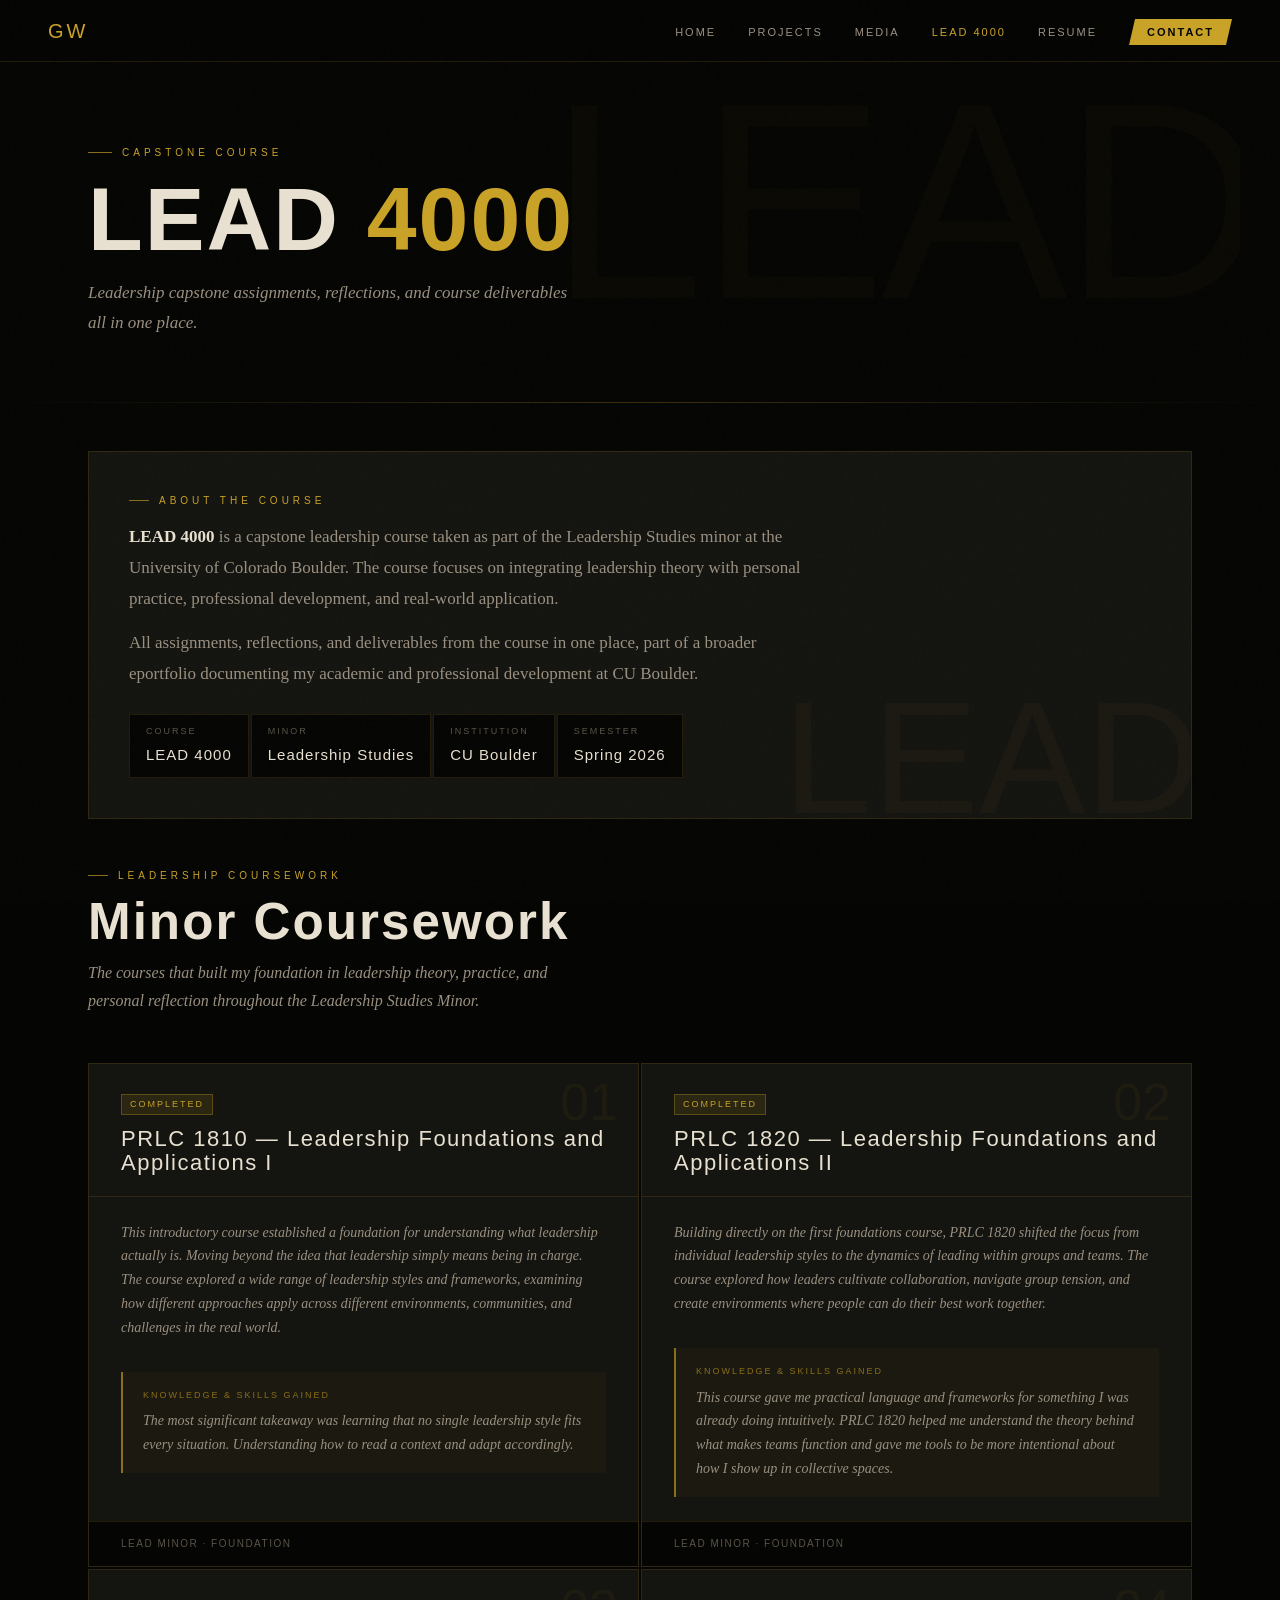
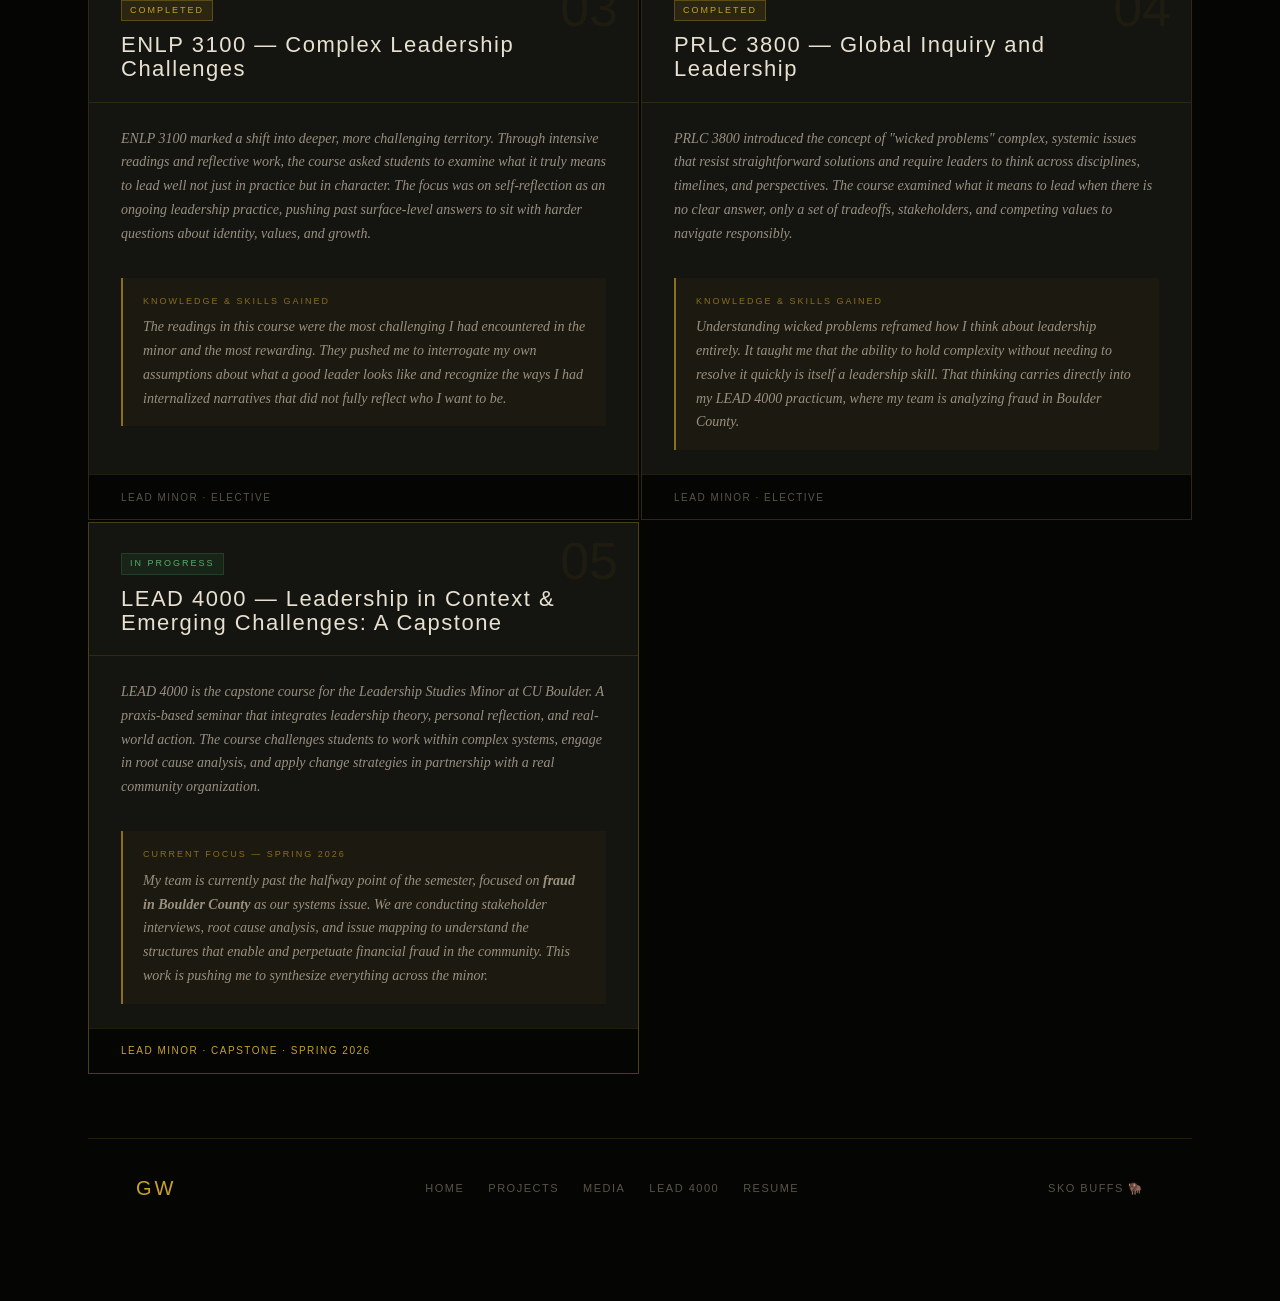
==== lead4000.html @ 8c366451 "added media, lead4000, projects, and resume sections" ====
<!DOCTYPE html>
<html lang="en">
<head>
  <meta charset="UTF-8" />
    <!-- Security meta tags -->
  <meta http-equiv="X-Content-Type-Options" content="nosniff" />
  <meta http-equiv="X-Frame-Options" content="SAMEORIGIN" />
  <meta name="referrer" content="strict-origin-when-cross-origin" />
  <meta http-equiv="Content-Security-Policy" content="default-src 'self'; script-src 'self' 'unsafe-inline' https://www.instagram.com; img-src 'self' https://img.youtube.com https://i.ytimg.com data: blob:; frame-src https://www.youtube.com; style-src 'self' 'unsafe-inline' https://fonts.googleapis.com; font-src https://fonts.gstatic.com; connect-src 'self';" />
  <meta name="viewport" content="width=device-width, initial-scale=1.0" />
  <title>LEAD 4000 — Gavin Walker</title>
  <link rel="stylesheet" href="style.css" />
  <style>
    .lead-intro {
      background: var(--mid);
      border: 1px solid var(--border);
      padding: 2.5rem;
      margin-bottom: 3rem;
      position: relative;
      overflow: hidden;
    }

    .lead-intro::before {
      content: 'LEAD';
      position: absolute;
      font-family: 'Bebas Neue', sans-serif;
      font-size: 160px;
      color: rgba(201,162,39,0.04);
      right: -10px;
      bottom: -20px;
      line-height: 1;
      pointer-events: none;
    }

    .lead-intro-body {
      font-family: 'Crimson Pro', serif;
      font-size: 17px;
      color: var(--text2);
      line-height: 1.85;
      max-width: 680px;
    }
    .lead-intro-body strong { color: var(--text); font-weight: 600; }

    .lead-meta {
      display: flex;
      gap: 2px;
      margin-top: 1.5rem;
      flex-wrap: wrap;
    }

    .lead-meta-item {
      background: var(--darker);
      border: 1px solid var(--border);
      padding: 0.6rem 1rem;
      display: flex;
      flex-direction: column;
      gap: 2px;
    }

    .lead-meta-label {
      font-size: 9px;
      letter-spacing: 2px;
      text-transform: uppercase;
      color: var(--text3);
    }

    .lead-meta-val {
      font-family: 'Bebas Neue', sans-serif;
      font-size: 15px;
      letter-spacing: 1px;
      color: var(--text);
    }

    /* ASSIGNMENT GRID */
    .assignments-grid {
      display: grid;
      grid-template-columns: 1fr 1fr;
      gap: 2px;
    }

    .assignment-card {
      background: var(--mid);
      border: 1px solid var(--border);
      display: flex;
      flex-direction: column;
      transition: border-color 0.25s;
      position: relative;
      overflow: hidden;
    }
    .assignment-card:hover { border-color: var(--border2); }

    .assignment-card::after {
      content: '';
      position: absolute;
      bottom: 0; left: 0;
      width: 0; height: 2px;
      background: var(--gold);
      transition: width 0.3s;
    }
    .assignment-card:hover::after { width: 100%; }

    .assignment-card.empty {
      border-style: dashed;
      opacity: 0.6;
    }

    .assignment-header {
      padding: 1.5rem 2rem 1.25rem;
      border-bottom: 1px solid var(--border);
      position: relative;
    }

    .a-num {
      font-family: 'Bebas Neue', sans-serif;
      font-size: 52px;
      color: rgba(201,162,39,0.06);
      position: absolute;
      top: 0.75rem; right: 1.25rem;
      line-height: 1;
    }

    .a-badge {
      display: inline-block;
      font-size: 9px;
      letter-spacing: 2px;
      text-transform: uppercase;
      padding: 2px 8px;
      border: 1px solid var(--border2);
      color: var(--gold-dim);
      background: rgba(201,162,39,0.06);
      margin-bottom: 0.75rem;
    }

    .a-badge.submitted {
      border-color: rgba(60,180,100,0.4);
      color: rgba(60,180,100,0.8);
      background: rgba(60,180,100,0.07);
    }

    .a-badge.pending {
      border-color: rgba(201,162,39,0.3);
      color: var(--gold-dim);
      background: rgba(201,162,39,0.05);
    }

    .a-title {
      font-family: 'Bebas Neue', sans-serif;
      font-size: 22px;
      letter-spacing: 1.5px;
      color: var(--text);
      line-height: 1.1;
    }

    .assignment-body {
      padding: 1.5rem 2rem;
      flex: 1;
      display: flex;
      flex-direction: column;
      gap: 1rem;
    }

    .a-desc {
      font-family: 'Crimson Pro', serif;
      font-size: 15px;
      color: var(--text2);
      line-height: 1.75;
    }

    .a-placeholder {
      font-family: 'DM Mono', monospace;
      font-size: 12px;
      color: var(--text3);
      padding: 1rem;
      background: var(--darker);
      border: 1px dashed var(--border);
      line-height: 1.6;
    }

    .a-reflection {
      background: rgba(201,162,39,0.04);
      border-left: 2px solid var(--gold-dim);
      padding: 1rem 1.25rem;
    }

    .a-reflection-label {
      font-size: 9px;
      letter-spacing: 2px;
      text-transform: uppercase;
      color: var(--gold-dim);
      margin-bottom: 0.4rem;
    }

    .a-reflection-text {
      font-family: 'Crimson Pro', serif;
      font-size: 14px;
      font-style: italic;
      color: var(--text2);
      line-height: 1.7;
    }

    .assignment-footer {
      padding: 0.85rem 2rem;
      border-top: 1px solid var(--border);
      background: var(--darker);
      display: flex;
      gap: 1.5rem;
      align-items: center;
    }

    .a-link {
      font-size: 10px;
      letter-spacing: 1.5px;
      text-transform: uppercase;
      color: var(--text3);
      text-decoration: none;
      transition: color 0.2s;
    }
    .a-link:hover { color: var(--gold); }

    /* REFLECTION SECTION */
    .reflection-section {
      background: var(--dark);
      border-top: 1px solid var(--border);
    }

    .reflection-card {
      background: var(--mid);
      border: 1px solid var(--border);
      padding: 2.5rem;
      position: relative;
      overflow: hidden;
    }

    .reflection-card::before {
      content: '"';
      position: absolute;
      font-family: 'Bebas Neue', sans-serif;
      font-size: 200px;
      color: rgba(201,162,39,0.04);
      top: -20px;
      left: 10px;
      line-height: 1;
      pointer-events: none;
    }

    .reflection-text {
      font-family: 'Crimson Pro', serif;
      font-size: 18px;
      font-style: italic;
      color: var(--text2);
      line-height: 1.85;
      position: relative;
      z-index: 1;
    }
    .reflection-text strong { color: var(--text); font-style: normal; }

    @media (max-width: 900px) {
      .assignments-grid { grid-template-columns: 1fr; }
    }
  </style>
</head>
<body>

  <nav>
    <a class="nav-logo" href="index.html">GW</a>
    <ul class="nav-links">
      <li><a href="index.html">Home</a></li>
      <li><a href="projects.html" class="hide-mobile">Projects</a></li>
      <li><a href="media.html">Media</a></li>
      <li><a href="lead4000.html" class="active">LEAD 4000</a></li>
      <li><a href="resume.html">Resume</a></li>
      <li><a href="index.html#contact" class="nav-cta">Contact</a></li>
    </ul>
  </nav>

  <div class="page-header">
    <div class="page-header-bg">LEAD</div>
    <div class="page-eyebrow">Capstone Course</div>
    <h1 class="page-title">LEAD <span>4000</span></h1>
    <p class="page-sub">Leadership capstone assignments, reflections, and course deliverables all in one place.</p>
  </div>

  <div class="gold-rule"></div>

  <section class="section" style="padding-top: 3rem;">

    <!-- COURSE INTRO -->
    <div class="lead-intro reveal">
      <div class="section-eyebrow" style="margin-bottom:0.75rem;">About the Course</div>
      <div class="lead-intro-body">
        <p><strong>LEAD 4000</strong> is a capstone leadership course taken as part of the Leadership Studies minor at the University of Colorado Boulder. The course focuses on integrating leadership theory with personal practice, professional development, and real-world application.</p>
        <p style="margin-top:0.75rem;">All assignments, reflections, and deliverables from the course in one place, part of a broader eportfolio documenting my academic and professional development at CU Boulder.</p>
      </div>
      <div class="lead-meta">
        <div class="lead-meta-item">
          <span class="lead-meta-label">Course</span>
          <span class="lead-meta-val">LEAD 4000</span>
        </div>
        <div class="lead-meta-item">
          <span class="lead-meta-label">Minor</span>
          <span class="lead-meta-val">Leadership Studies</span>
        </div>
        <div class="lead-meta-item">
          <span class="lead-meta-label">Institution</span>
          <span class="lead-meta-val">CU Boulder</span>
        </div>
        <div class="lead-meta-item">
          <span class="lead-meta-label">Semester</span>
          <span class="lead-meta-val">Spring 2026</span>
        </div>
      </div>
    </div>

    <!-- LEADERSHIP COURSEWORK -->
    <div class="section-eyebrow reveal" style="margin-bottom:0.75rem; margin-top:3rem;">Leadership Coursework</div>
    <h2 class="reveal">Minor Coursework</h2>
    <p class="section-intro reveal">The courses that built my foundation in leadership theory, practice, and personal reflection throughout the Leadership Studies Minor.</p>

    <div class="assignments-grid" style="margin-bottom:4rem;">

      <!-- PRLC 1810 -->
      <div class="assignment-card reveal">
        <div class="assignment-header">
          <div class="a-num">01</div>
          <div class="a-badge" style="background:rgba(201,162,39,0.12);color:var(--gold);border-color:var(--border2);">Completed</div>
          <div class="a-title">PRLC 1810 — Leadership Foundations and Applications I</div>
        </div>
        <div class="assignment-body">
          <p class="a-reflection-text" style="margin-bottom:1rem;">
            This introductory course established a foundation for understanding what leadership actually is. Moving beyond the idea that leadership simply means being in charge. The course explored a wide range of leadership styles and frameworks, examining how different approaches apply across different environments, communities, and challenges in the real world.
          </p>
          <div class="a-reflection">
            <div class="a-reflection-label">Knowledge & Skills Gained</div>
            <p class="a-reflection-text">
              The most significant takeaway was learning that no single leadership style fits every situation. Understanding how to read a context and adapt accordingly.
            </p>
          </div>
        </div>
        <div class="assignment-footer">
          <span class="a-link" style="cursor:default;color:var(--text3);">LEAD Minor · Foundation</span>
        </div>
      </div>

      <!-- PRLC 1820 -->
      <div class="assignment-card reveal reveal-d1">
        <div class="assignment-header">
          <div class="a-num">02</div>
          <div class="a-badge" style="background:rgba(201,162,39,0.12);color:var(--gold);border-color:var(--border2);">Completed</div>
          <div class="a-title">PRLC 1820 — Leadership Foundations and Applications II</div>
        </div>
        <div class="assignment-body">
          <p class="a-reflection-text" style="margin-bottom:1rem;">
            Building directly on the first foundations course, PRLC 1820 shifted the focus from individual leadership styles to the dynamics of leading within groups and teams. The course explored how leaders cultivate collaboration, navigate group tension, and create environments where people can do their best work together.
          </p>
          <div class="a-reflection">
            <div class="a-reflection-label">Knowledge & Skills Gained</div>
            <p class="a-reflection-text">
              This course gave me practical language and frameworks for something I was already doing intuitively. PRLC 1820 helped me understand the theory behind what makes teams function and gave me tools to be more intentional about how I show up in collective spaces.
            </p>
          </div>
        </div>
        <div class="assignment-footer">
          <span class="a-link" style="cursor:default;color:var(--text3);">LEAD Minor · Foundation</span>
        </div>
      </div>

      <!-- ENLP 3100 -->
      <div class="assignment-card reveal">
        <div class="assignment-header">
          <div class="a-num">03</div>
          <div class="a-badge" style="background:rgba(201,162,39,0.12);color:var(--gold);border-color:var(--border2);">Completed</div>
          <div class="a-title">ENLP 3100 — Complex Leadership Challenges</div>
        </div>
        <div class="assignment-body">
          <p class="a-reflection-text" style="margin-bottom:1rem;">
            ENLP 3100 marked a shift into deeper, more challenging territory. Through intensive readings and reflective work, the course asked students to examine what it truly means to lead well not just in practice but in character. The focus was on self-reflection as an ongoing leadership practice, pushing past surface-level answers to sit with harder questions about identity, values, and growth.
          </p>
          <div class="a-reflection">
            <div class="a-reflection-label">Knowledge & Skills Gained</div>
            <p class="a-reflection-text">
              The readings in this course were the most challenging I had encountered in the minor and the most rewarding. They pushed me to interrogate my own assumptions about what a good leader looks like and recognize the ways I had internalized narratives that did not fully reflect who I want to be.
            </p>
          </div>
        </div>
        <div class="assignment-footer">
          <span class="a-link" style="cursor:default;color:var(--text3);">LEAD Minor · Elective</span>
        </div>
      </div>

      <!-- PRLC 3800 -->
      <div class="assignment-card reveal reveal-d1">
        <div class="assignment-header">
          <div class="a-num">04</div>
          <div class="a-badge" style="background:rgba(201,162,39,0.12);color:var(--gold);border-color:var(--border2);">Completed</div>
          <div class="a-title">PRLC 3800 — Global Inquiry and Leadership</div>
        </div>
        <div class="assignment-body">
          <p class="a-reflection-text" style="margin-bottom:1rem;">
            PRLC 3800 introduced the concept of "wicked problems" complex, systemic issues that resist straightforward solutions and require leaders to think across disciplines, timelines, and perspectives. The course examined what it means to lead when there is no clear answer, only a set of tradeoffs, stakeholders, and competing values to navigate responsibly.
          </p>
          <div class="a-reflection">
            <div class="a-reflection-label">Knowledge & Skills Gained</div>
            <p class="a-reflection-text">
              Understanding wicked problems reframed how I think about leadership entirely. It taught me that the ability to hold complexity without needing to resolve it quickly is itself a leadership skill. That thinking carries directly into my LEAD 4000 practicum, where my team is analyzing fraud in Boulder County.
            </p>
          </div>
        </div>
        <div class="assignment-footer">
          <span class="a-link" style="cursor:default;color:var(--text3);">LEAD Minor · Elective</span>
        </div>
      </div>

      <!-- LEAD 4000 -->
      <div class="assignment-card reveal" style="border-color:rgba(201,162,39,0.3);">
        <div class="assignment-header">
          <div class="a-num">05</div>
          <div class="a-badge" style="background:rgba(58,125,68,0.15);color:#5aaa6a;border-color:rgba(58,125,68,0.3);">In Progress</div>
          <div class="a-title">LEAD 4000 — Leadership in Context & Emerging Challenges: A Capstone</div>
        </div>
        <div class="assignment-body">
          <p class="a-reflection-text" style="margin-bottom:1rem;">
            LEAD 4000 is the capstone course for the Leadership Studies Minor at CU Boulder. A praxis-based seminar that integrates leadership theory, personal reflection, and real-world action. The course challenges students to work within complex systems, engage in root cause analysis, and apply change strategies in partnership with a real community organization.
          </p>
          <div class="a-reflection">
            <div class="a-reflection-label">Current Focus — Spring 2026</div>
            <p class="a-reflection-text">
              My team is currently past the halfway point of the semester, focused on <strong>fraud in Boulder County</strong> as our systems issue. We are conducting stakeholder interviews, root cause analysis, and issue mapping to understand the structures that enable and perpetuate financial fraud in the community. This work is pushing me to synthesize everything across the minor.
            </p>
          </div>
        </div>
        <div class="assignment-footer">
          <span class="a-link" style="cursor:default;color:var(--gold);">LEAD Minor · Capstone · Spring 2026</span>
        </div>
      </div>

    </div>

    <!-- ASSIGNMENTS 
    <div class="section-eyebrow reveal" style="margin-bottom:0.75rem;">Assignments</div>
    <h2 class="reveal">Course Deliverables</h2>
    <p class="section-intro reveal">LEAD 4000 assignments and reflections added as the semester progresses.</p>

    <div class="assignments-grid">-->

      <!-- Assignment 1 
      <div class="assignment-card reveal">
        <div class="assignment-header">
          <div class="a-num">01</div>
          <div class="a-badge pending">Pending</div>
          <div class="a-title">Assignment 1 Title</div>
        </div>
        <div class="assignment-body">
          <div class="a-placeholder">
            Replace this with your actual assignment title and description. Add the assignment prompt, what you submitted, and any key takeaways from completing it.
          </div>
          <div class="a-reflection">
            <div class="a-reflection-label">Reflection</div>
            <p class="a-reflection-text">What did this assignment teach you about yourself as a leader? Add your reflection here once completed.</p>
          </div>
        </div>
        <div class="assignment-footer">
          <a href="#" class="a-link">View Submission →</a>
        </div>
      </div>-->

      <!-- Assignment 2 
      <div class="assignment-card reveal reveal-d1">
        <div class="assignment-header">
          <div class="a-num">02</div>
          <div class="a-badge pending">Pending</div>
          <div class="a-title">Assignment 2 Title</div>
        </div>
        <div class="assignment-body">
          <div class="a-placeholder">
            Replace this with your actual assignment title and description. Add the assignment prompt, what you submitted, and any key takeaways from completing it.
          </div>
          <div class="a-reflection">
            <div class="a-reflection-label">Reflection</div>
            <p class="a-reflection-text">What did this assignment teach you about yourself as a leader? Add your reflection here once completed.</p>
          </div>
        </div>
        <div class="assignment-footer">
          <a href="#" class="a-link">View Submission →</a>
        </div>
      </div>-->

      <!-- Assignment 3 
      <div class="assignment-card reveal reveal-d2">
        <div class="assignment-header">
          <div class="a-num">03</div>
          <div class="a-badge pending">Pending</div>
          <div class="a-title">Assignment 3 Title</div>
        </div>
        <div class="assignment-body">
          <div class="a-placeholder">
            Replace this with your actual assignment title and description. Add the assignment prompt, what you submitted, and any key takeaways from completing it.
          </div>
          <div class="a-reflection">
            <div class="a-reflection-label">Reflection</div>
            <p class="a-reflection-text">What did this assignment teach you about yourself as a leader? Add your reflection here once completed.</p>
          </div>
        </div>
        <div class="assignment-footer">
          <a href="#" class="a-link">View Submission →</a>
        </div>
      </div>-->

      <!-- Assignment 4 
      <div class="assignment-card reveal reveal-d3">
        <div class="assignment-header">
          <div class="a-num">04</div>
          <div class="a-badge pending">Pending</div>
          <div class="a-title">Assignment 4 Title</div>
        </div>
        <div class="assignment-body">
          <div class="a-placeholder">
            Replace this with your actual assignment title and description. Add the assignment prompt, what you submitted, and any key takeaways from completing it.
          </div>
          <div class="a-reflection">
            <div class="a-reflection-label">Reflection</div>
            <p class="a-reflection-text">What did this assignment teach you about yourself as a leader? Add your reflection here once completed.</p>
          </div>
        </div>
        <div class="assignment-footer">
          <a href="#" class="a-link">View Submission →</a>
        </div>
      </div> -->

      <!-- Assignment 5 
      <div class="assignment-card reveal">
        <div class="assignment-header">
          <div class="a-num">05</div>
          <div class="a-badge pending">Pending</div>
          <div class="a-title">Assignment 5 Title</div>
        </div>
        <div class="assignment-body">
          <div class="a-placeholder">
            Replace this with your actual assignment title and description. Add the assignment prompt, what you submitted, and any key takeaways from completing it.
          </div>
          <div class="a-reflection">
            <div class="a-reflection-label">Reflection</div>
            <p class="a-reflection-text">What did this assignment teach you about yourself as a leader? Add your reflection here once completed.</p>
          </div>
        </div>
        <div class="assignment-footer">
          <a href="#" class="a-link">View Submission →</a>
        </div>
      </div>-->

      <!-- Add More Placeholder 
      <div class="assignment-card empty reveal reveal-d1">
        <div class="assignment-header">
          <div class="a-num">+</div>
          <div class="a-badge pending">Coming Soon</div>
          <div class="a-title">Future Assignment</div>
        </div>
        <div class="assignment-body">
          <div class="a-placeholder">
            Duplicate any assignment card above and update the number, title, description, and reflection to add more assignments as the semester progresses.
          </div>
        </div>
        <div class="assignment-footer">
          <span class="a-link" style="cursor: default;">Not Yet Assigned</span>
        </div>
      </div>

    </div>
  </section>-->

  <!-- CAPSTONE REFLECTION 
  <section class="reflection-section">
    <div class="section">
      <div class="section-eyebrow reveal">Capstone Reflection</div>
      <h2 class="reveal">Overall Takeaways</h2>
      <p class="section-intro reveal">How LEAD 4000 connects to your broader development as a leader and professional.</p>
      <div class="reflection-card reveal">
        <p class="reflection-text">
          <strong>Replace this section</strong> with your overall capstone reflection once the course is underway. What has the LEAD 4000 experience taught you about yourself as a leader? How do the concepts from this course connect to your work as a CS student, Resident Assistant, SAAC VP, and intern? What are you taking into your next chapter?
          <br><br>
          This is a great place to tie everything together — your technical work, your leadership roles, and the lessons from this capstone — into a cohesive narrative about who you are and where you're going.
        </p>
      </div>
    </div>
  </section>-->

  <footer>
    <span class="footer-logo">GW</span>
    <div class="footer-links">
      <a href="index.html">Home</a>
      <a href="projects.html">Projects</a>
      <a href="media.html">Media</a>
      <a href="lead4000.html">LEAD 4000</a>
      <a href="resume.html">Resume</a>
    </div>
    <span class="footer-text">SKO Buffs 🦬</span>
  </footer>

  <script>
    const observer = new IntersectionObserver((entries) => {
      entries.forEach(e => { if (e.isIntersecting) e.target.classList.add('visible'); });
    }, { threshold: 0.08 });
    document.querySelectorAll('.reveal').forEach(el => observer.observe(el));
  </script>
</body>
</html>
---- style.css ----
/* ── SHARED STYLES ── */
@import url('https://fonts.googleapis.com/css2?family=Bebas+Neue&family=Crimson+Pro:ital,wght@0,400;0,600;1,400;1,600&family=DM+Mono:wght@400;500&family=Inter:wght@300;400;500;600&display=swap');

:root {
  --gold:       #C9A227;
  --gold-light: #F0C040;
  --gold-dim:   #8A6E1A;
  --dark:       #0A0A08;
  --darker:     #050503;
  --mid:        #141410;
  --surface:    #1C1C18;
  --border:     rgba(201,162,39,0.15);
  --border2:    rgba(201,162,39,0.3);
  --text:       #E8E0D0;
  --text2:      #9A9080;
  --text3:      #5A5448;
}

*, *::before, *::after { box-sizing: border-box; margin: 0; padding: 0; }
html { scroll-behavior: smooth; }

body {
  background: var(--darker);
  color: var(--text);
  font-family: 'Inter', sans-serif;
  font-size: 16px;
  line-height: 1.7;
  overflow-x: hidden;
}
body {
cursor: url('images/horns-svgrepo-com.svg'), auto;}

body::before {
  content: '';
  position: fixed;
  inset: 0;
  background-image: url("data:image/svg+xml,%3Csvg viewBox='0 0 256 256' xmlns='http://www.w3.org/2000/svg'%3E%3Cfilter id='n'%3E%3CfeTurbulence type='fractalNoise' baseFrequency='0.9' numOctaves='4' stitchTiles='stitch'/%3E%3C/filter%3E%3Crect width='100%25' height='100%25' filter='url(%23n)' opacity='0.04'/%3E%3C/svg%3E");
  pointer-events: none;
  z-index: 9999;
  opacity: 0.4;
}

::-webkit-scrollbar { width: 3px; }
::-webkit-scrollbar-track { background: var(--dark); }
::-webkit-scrollbar-thumb { background: var(--gold-dim); }

/* NAV */
nav {
  position: fixed;
  top: 0; left: 0; right: 0;
  z-index: 200;
  display: flex;
  align-items: center;
  justify-content: space-between;
  padding: 0 3rem;
  height: 62px;
  background: rgba(5,5,3,0.92);
  backdrop-filter: blur(16px);
  border-bottom: 1px solid var(--border);
}

.nav-logo {
  font-family: 'Bebas Neue', sans-serif;
  font-size: 20px;
  letter-spacing: 3px;
  color: var(--gold);
  text-decoration: none;
}

.nav-links { display: flex; gap: 2rem; list-style: none; align-items: center; }

.nav-links a {
  font-size: 11px;
  letter-spacing: 2px;
  text-transform: uppercase;
  color: var(--text2);
  text-decoration: none;
  transition: color 0.2s;
}
.nav-links a:hover, .nav-links a.active { color: var(--gold); }

.nav-cta {
  font-size: 11px !important;
  font-weight: 600;
  letter-spacing: 2px;
  padding: 7px 18px !important;
  background: var(--gold);
  color: var(--darker) !important;
  clip-path: polygon(6px 0%, 100% 0%, calc(100% - 6px) 100%, 0% 100%);
  transition: background 0.2s !important;
}
.nav-cta:hover { background: var(--gold-light) !important; color: var(--darker) !important; }

/* PAGE HEADER */
.page-header {
  padding: 9rem 3rem 4rem;
  max-width: 1200px;
  margin: 0 auto;
  position: relative;
  overflow: hidden;
}

.page-header-bg {
  position: absolute;
  font-family: 'Bebas Neue', sans-serif;
  font-size: 280px;
  color: rgba(201,162,39,0.025);
  top: 50%;
  right: -20px;
  transform: translateY(-50%);
  line-height: 1;
  pointer-events: none;
  letter-spacing: -5px;
}

.page-eyebrow {
  font-size: 10px;
  letter-spacing: 4px;
  text-transform: uppercase;
  color: var(--gold);
  margin-bottom: 1rem;
  display: flex;
  align-items: center;
  gap: 10px;
}
.page-eyebrow::before { content: ''; width: 24px; height: 1px; background: var(--gold-dim); }

.page-title {
  font-family: 'Bebas Neue', sans-serif;
  font-size: clamp(52px, 7vw, 96px);
  letter-spacing: 2px;
  line-height: 0.95;
  margin-bottom: 1rem;
  color: var(--text);
}

.page-title span { color: var(--gold); }

.page-sub {
  font-family: 'Crimson Pro', serif;
  font-size: 17px;
  font-style: italic;
  color: var(--text2);
  max-width: 500px;
  line-height: 1.75;
}

/* GOLD RULE */
.gold-rule {
  width: 100%;
  height: 1px;
  background: linear-gradient(to right, transparent, var(--gold-dim), transparent);
  opacity: 0.4;
}

/* SECTION */
.section { padding: 4rem 3rem; max-width: 1200px; margin: 0 auto; }

.section-eyebrow {
  font-size: 10px;
  letter-spacing: 4px;
  text-transform: uppercase;
  color: var(--gold);
  margin-bottom: 0.75rem;
  display: flex;
  align-items: center;
  gap: 10px;
}
.section-eyebrow::before { content: ''; width: 20px; height: 1px; background: var(--gold-dim); }

h2 {
  font-family: 'Bebas Neue', sans-serif;
  font-size: clamp(36px, 4vw, 56px);
  letter-spacing: 2px;
  line-height: 1;
  margin-bottom: 0.75rem;
}

.section-intro {
  font-family: 'Crimson Pro', serif;
  font-size: 16px;
  font-style: italic;
  color: var(--text2);
  max-width: 500px;
  margin-bottom: 3rem;
  line-height: 1.75;
}

/* BUTTONS */
.btn-gold {
  font-family: 'Inter', sans-serif;
  font-size: 11px;
  font-weight: 600;
  letter-spacing: 2.5px;
  text-transform: uppercase;
  padding: 13px 30px;
  background: var(--gold);
  color: var(--darker);
  text-decoration: none;
  border: none;
  cursor: pointer;
  transition: all 0.2s;
  clip-path: polygon(8px 0%, 100% 0%, calc(100% - 8px) 100%, 0% 100%);
  display: inline-block;
}
.btn-gold:hover { background: var(--gold-light); transform: translateY(-2px); }

.btn-outline {
  font-family: 'Inter', sans-serif;
  font-size: 11px;
  font-weight: 500;
  letter-spacing: 2px;
  text-transform: uppercase;
  padding: 12px 28px;
  background: transparent;
  color: var(--text2);
  border: 1px solid var(--border2);
  text-decoration: none;
  cursor: pointer;
  transition: all 0.2s;
  display: inline-block;
}
.btn-outline:hover { border-color: var(--gold); color: var(--gold); }

/* TAGS */
.tag {
  font-family: 'DM Mono', monospace;
  font-size: 11px;
  padding: 3px 10px;
  background: var(--mid);
  border: 1px solid rgba(255,255,255,0.06);
  color: var(--text2);
}
.tag-gold {
  background: rgba(201,162,39,0.08);
  border-color: rgba(201,162,39,0.25);
  color: var(--gold-dim);
}

/* FOOTER */
footer {
  background: var(--darker);
  border-top: 1px solid var(--border);
  padding: 2rem 3rem;
  display: flex;
  align-items: center;
  justify-content: space-between;
  margin-top: 4rem;
}

.footer-logo {
  font-family: 'Bebas Neue', sans-serif;
  font-size: 20px;
  letter-spacing: 3px;
  color: var(--gold);
}

.footer-links { display: flex; gap: 1.5rem; }
.footer-links a {
  font-size: 11px;
  letter-spacing: 1.5px;
  text-transform: uppercase;
  color: var(--text3);
  text-decoration: none;
  transition: color 0.2s;
}
.footer-links a:hover { color: var(--gold); }

.footer-text {
  font-size: 11px;
  letter-spacing: 1.5px;
  text-transform: uppercase;
  color: var(--text3);
}

/* REVEAL ANIMATION */
.reveal {
  opacity: 0;
  transform: translateY(28px);
  transition: opacity 0.7s ease, transform 0.7s ease;
}
.reveal.visible { opacity: 1; transform: translateY(0); }
.reveal-d1 { transition-delay: 0.1s; }
.reveal-d2 { transition-delay: 0.2s; }
.reveal-d3 { transition-delay: 0.3s; }

/* RESPONSIVE */
@media (max-width: 900px) {
  nav { padding: 0 1.5rem; }
  .nav-links { gap: 1rem; }
  .nav-links .hide-mobile { display: none; }
  .section { padding: 3rem 1.5rem; }
  .page-header { padding: 8rem 1.5rem 3rem; }
  footer { flex-direction: column; gap: 1rem; padding: 2rem 1.5rem; text-align: center; }
}
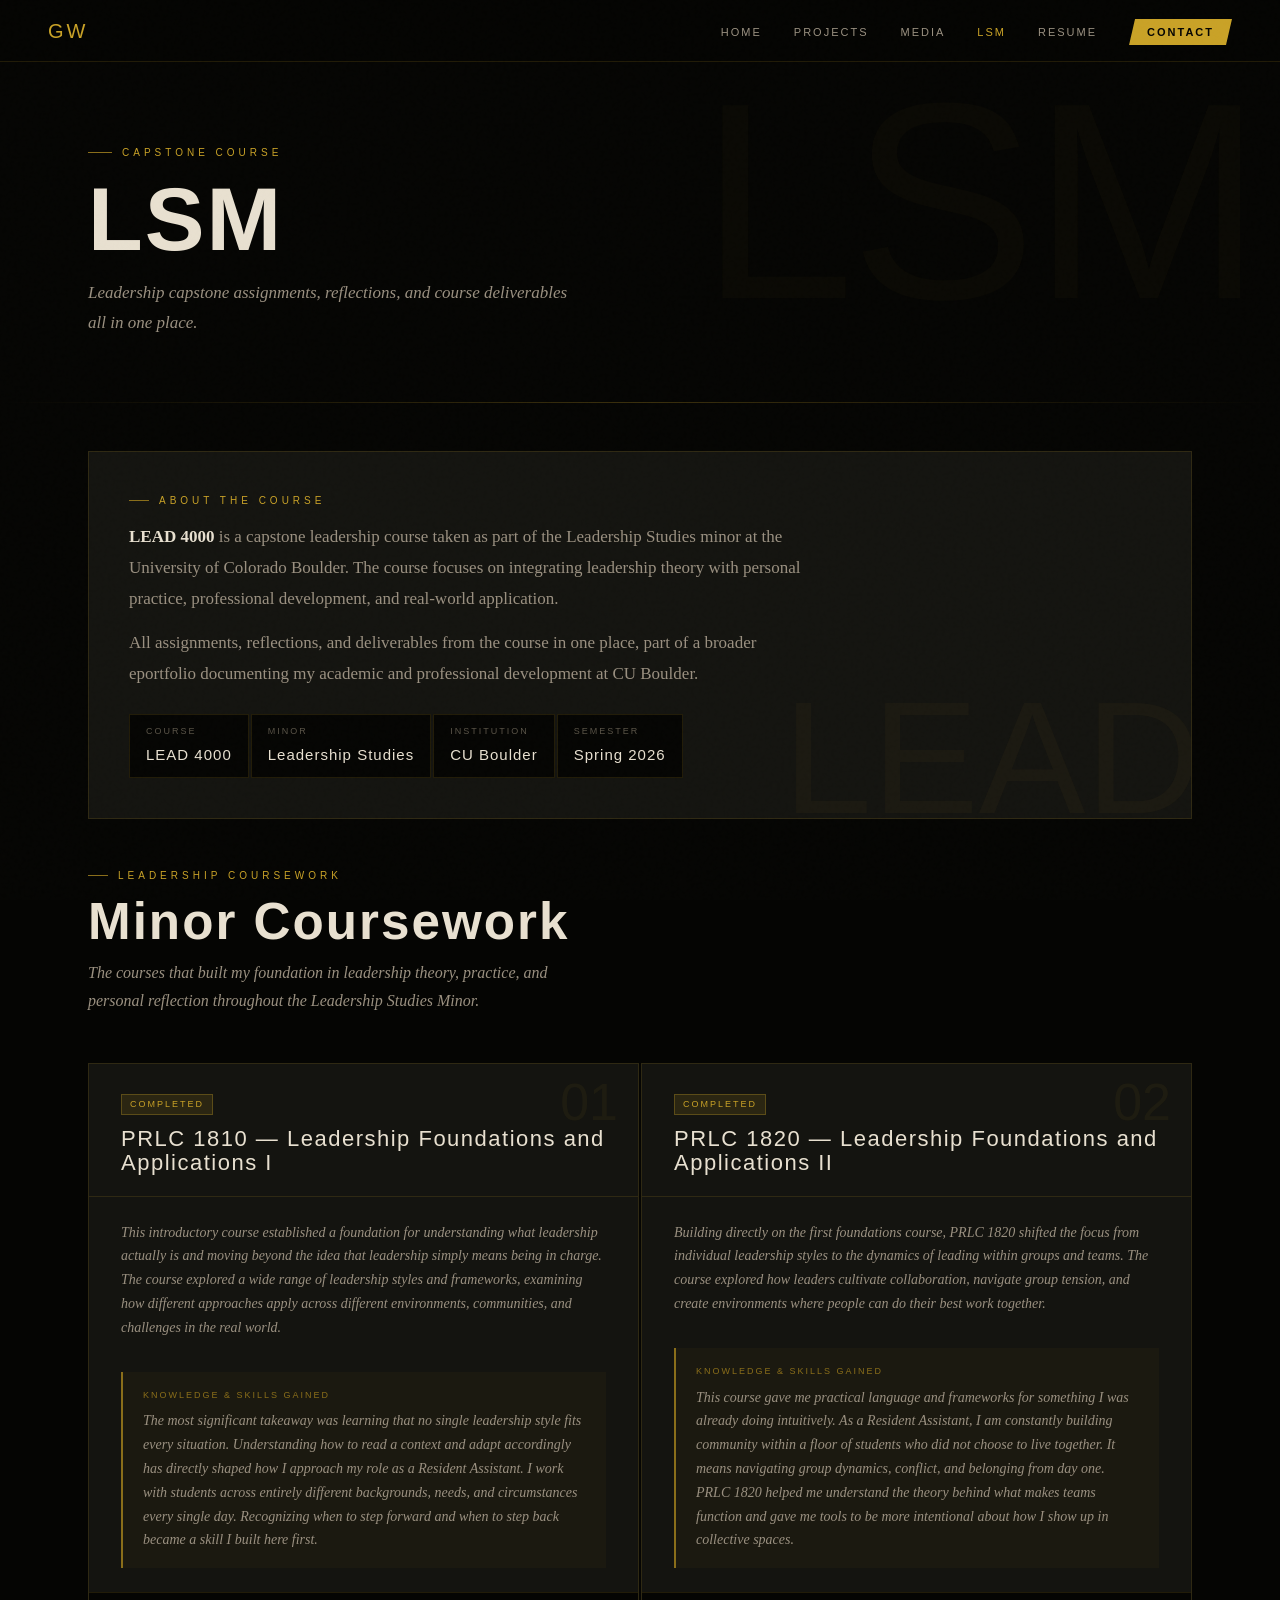
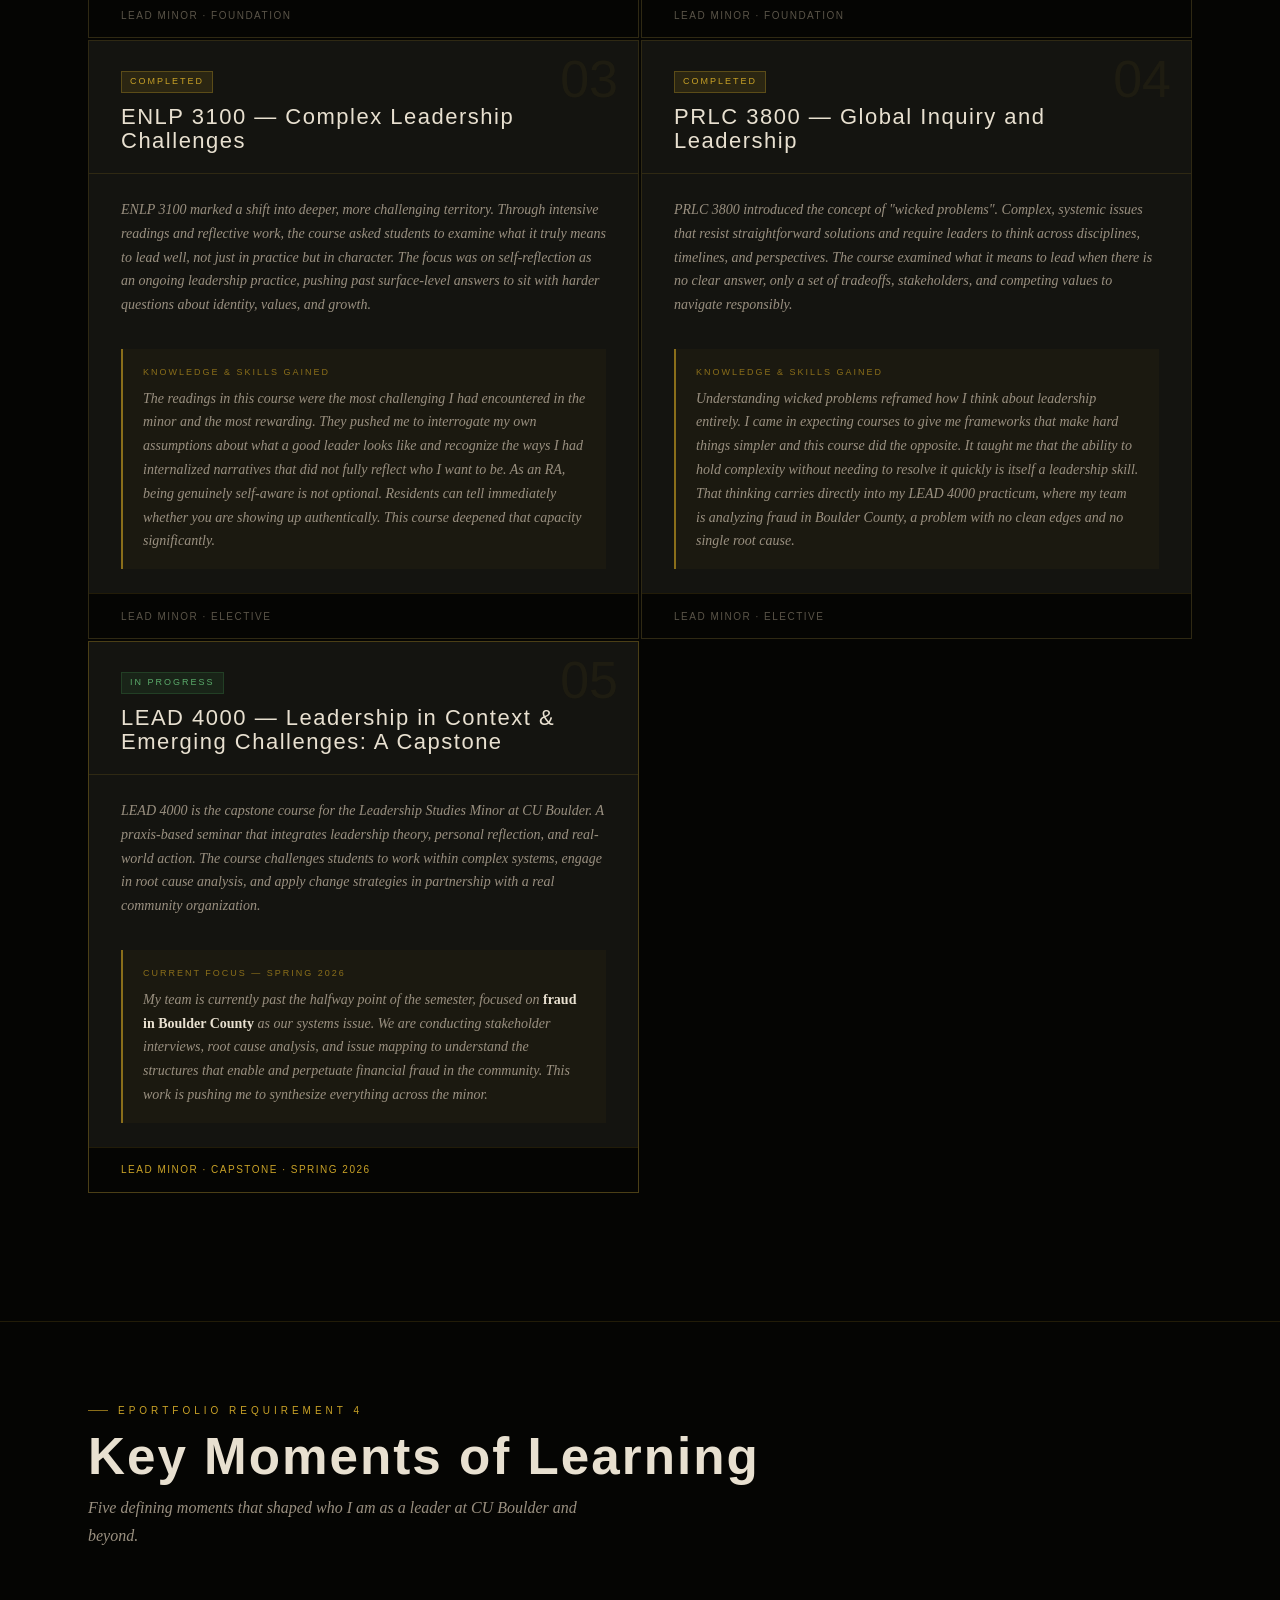
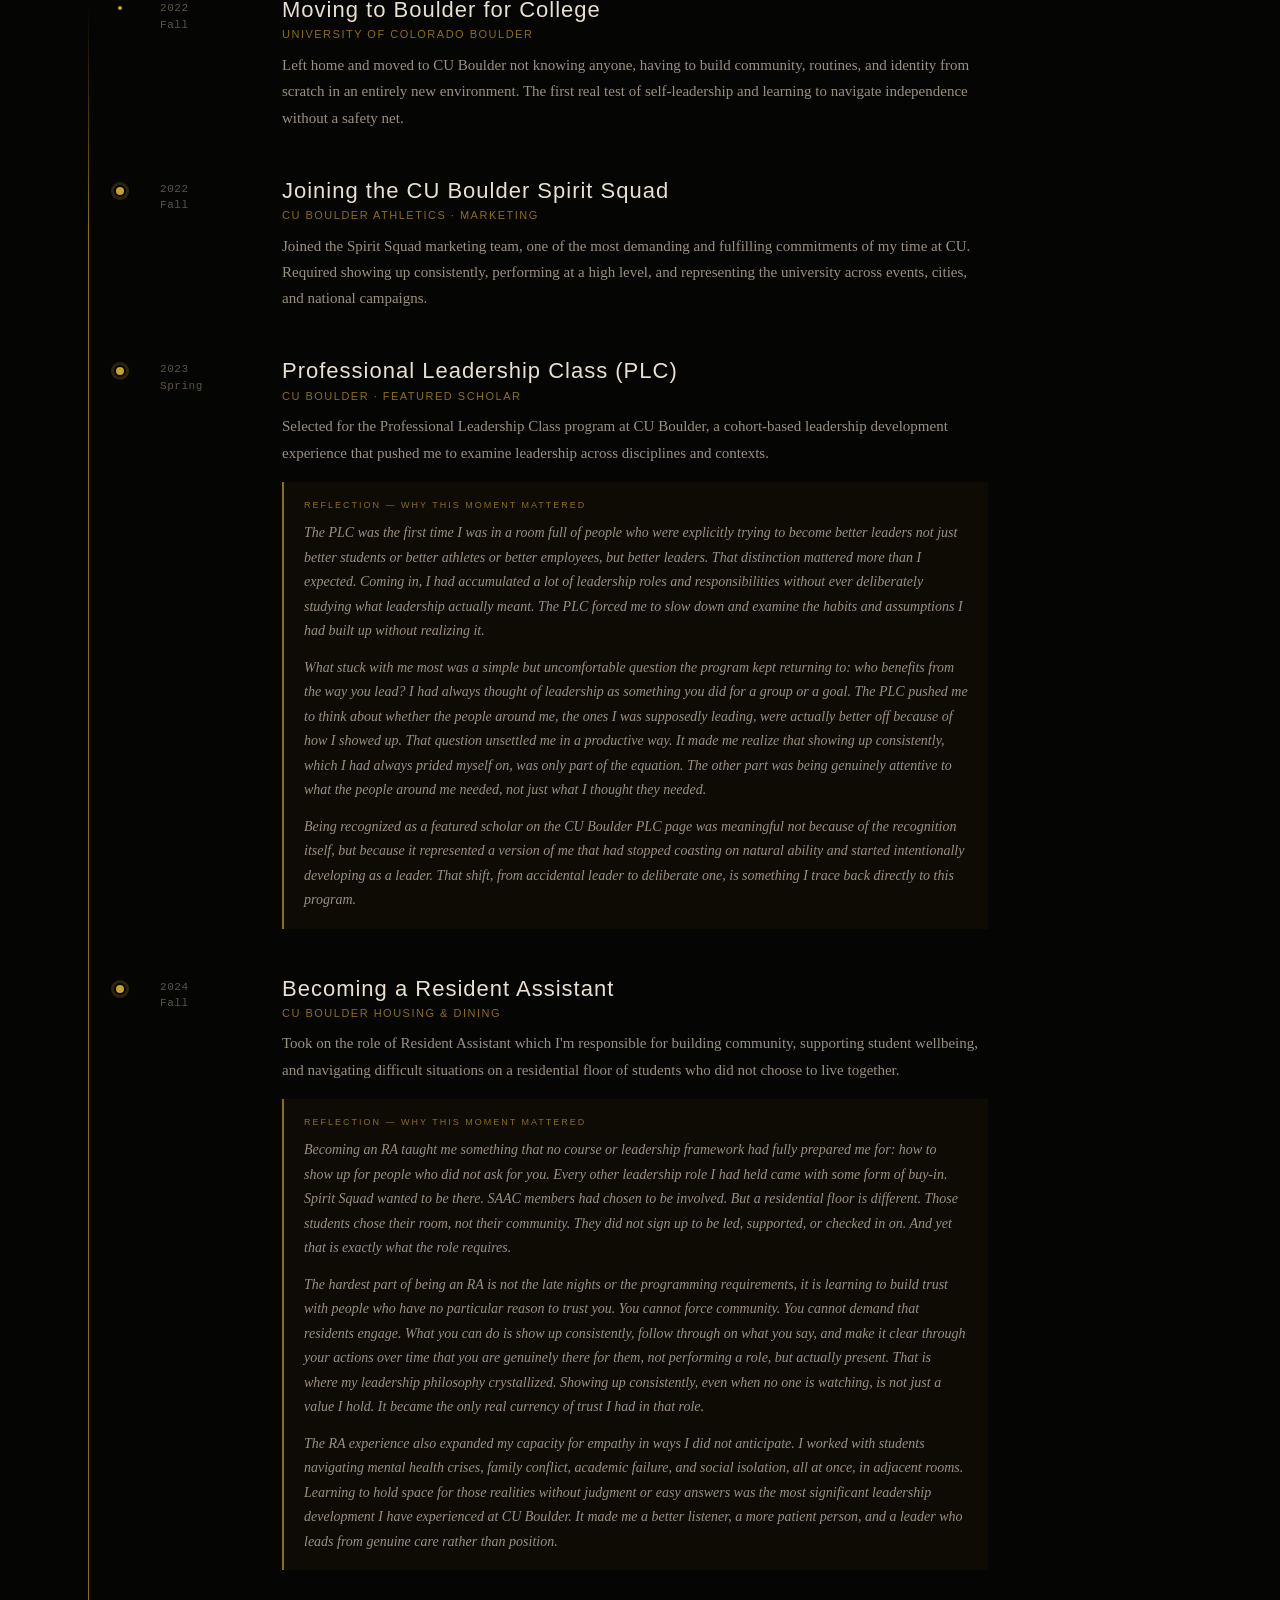
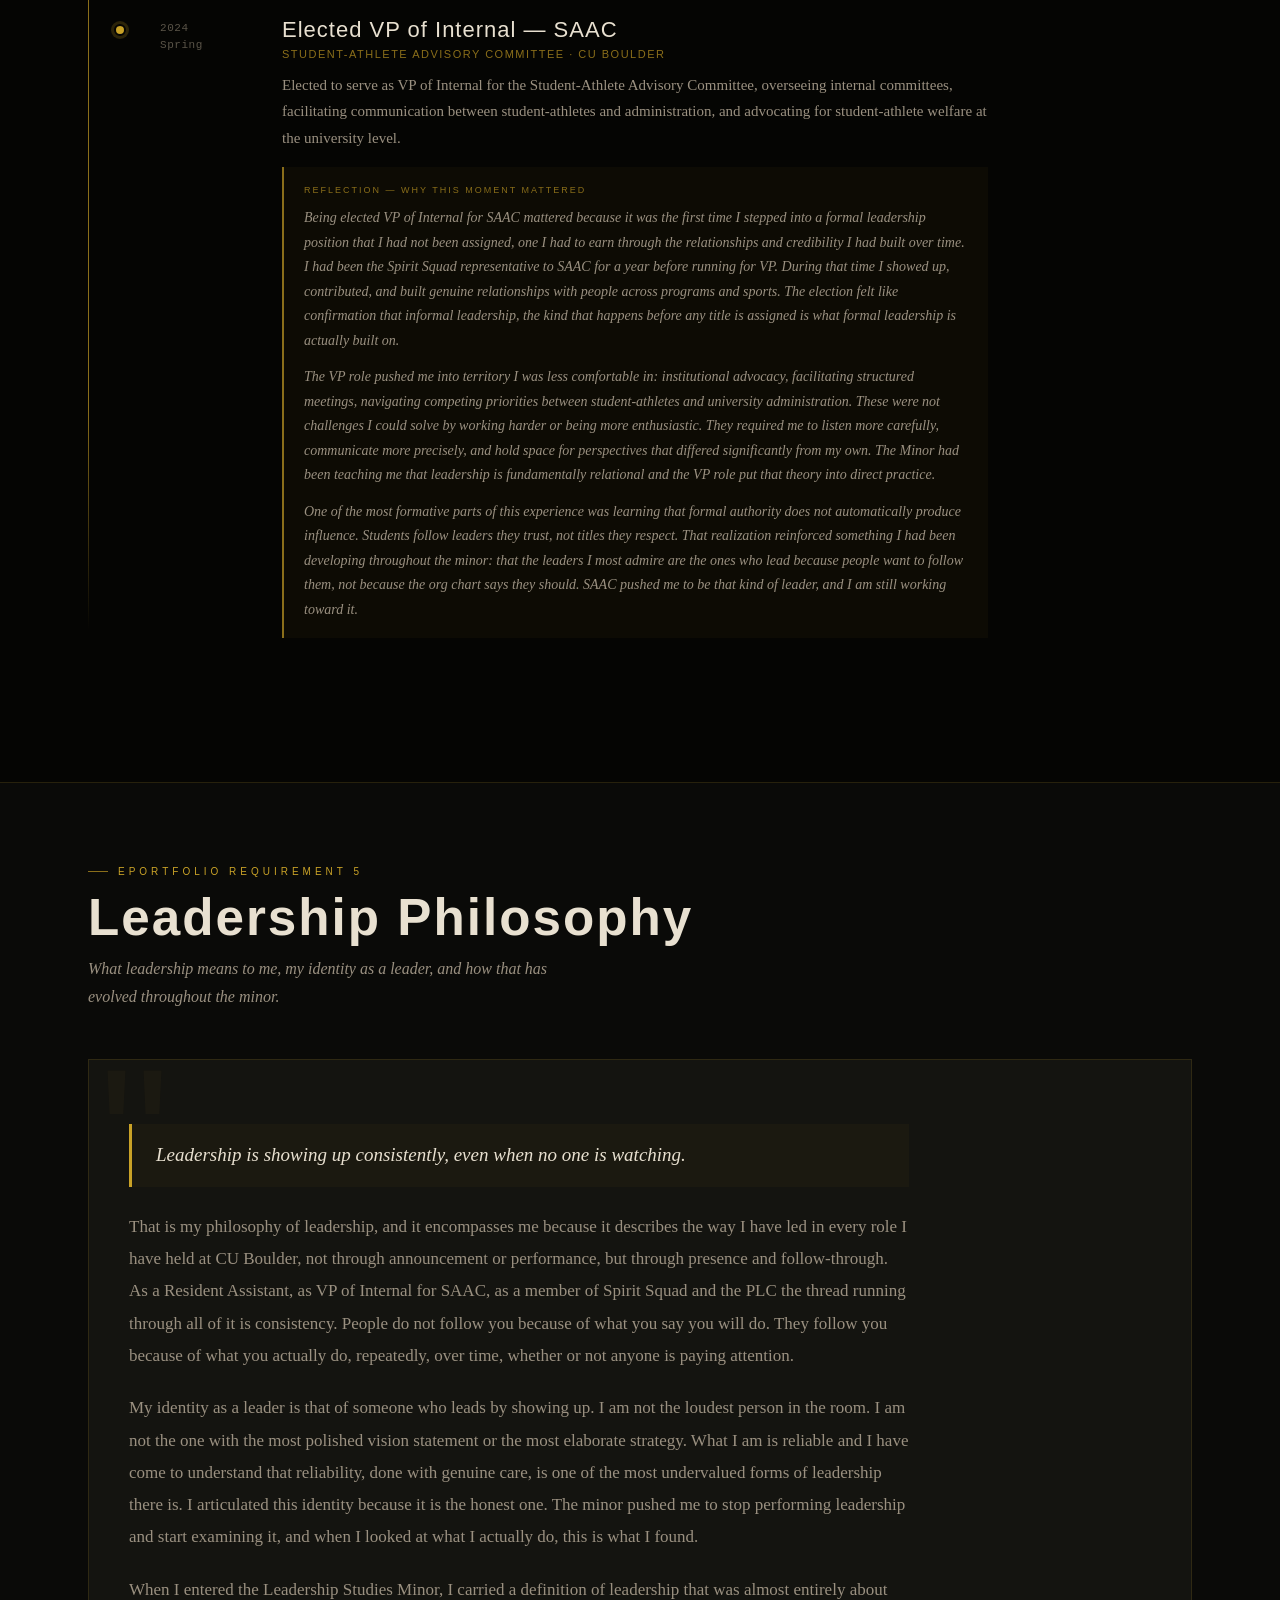
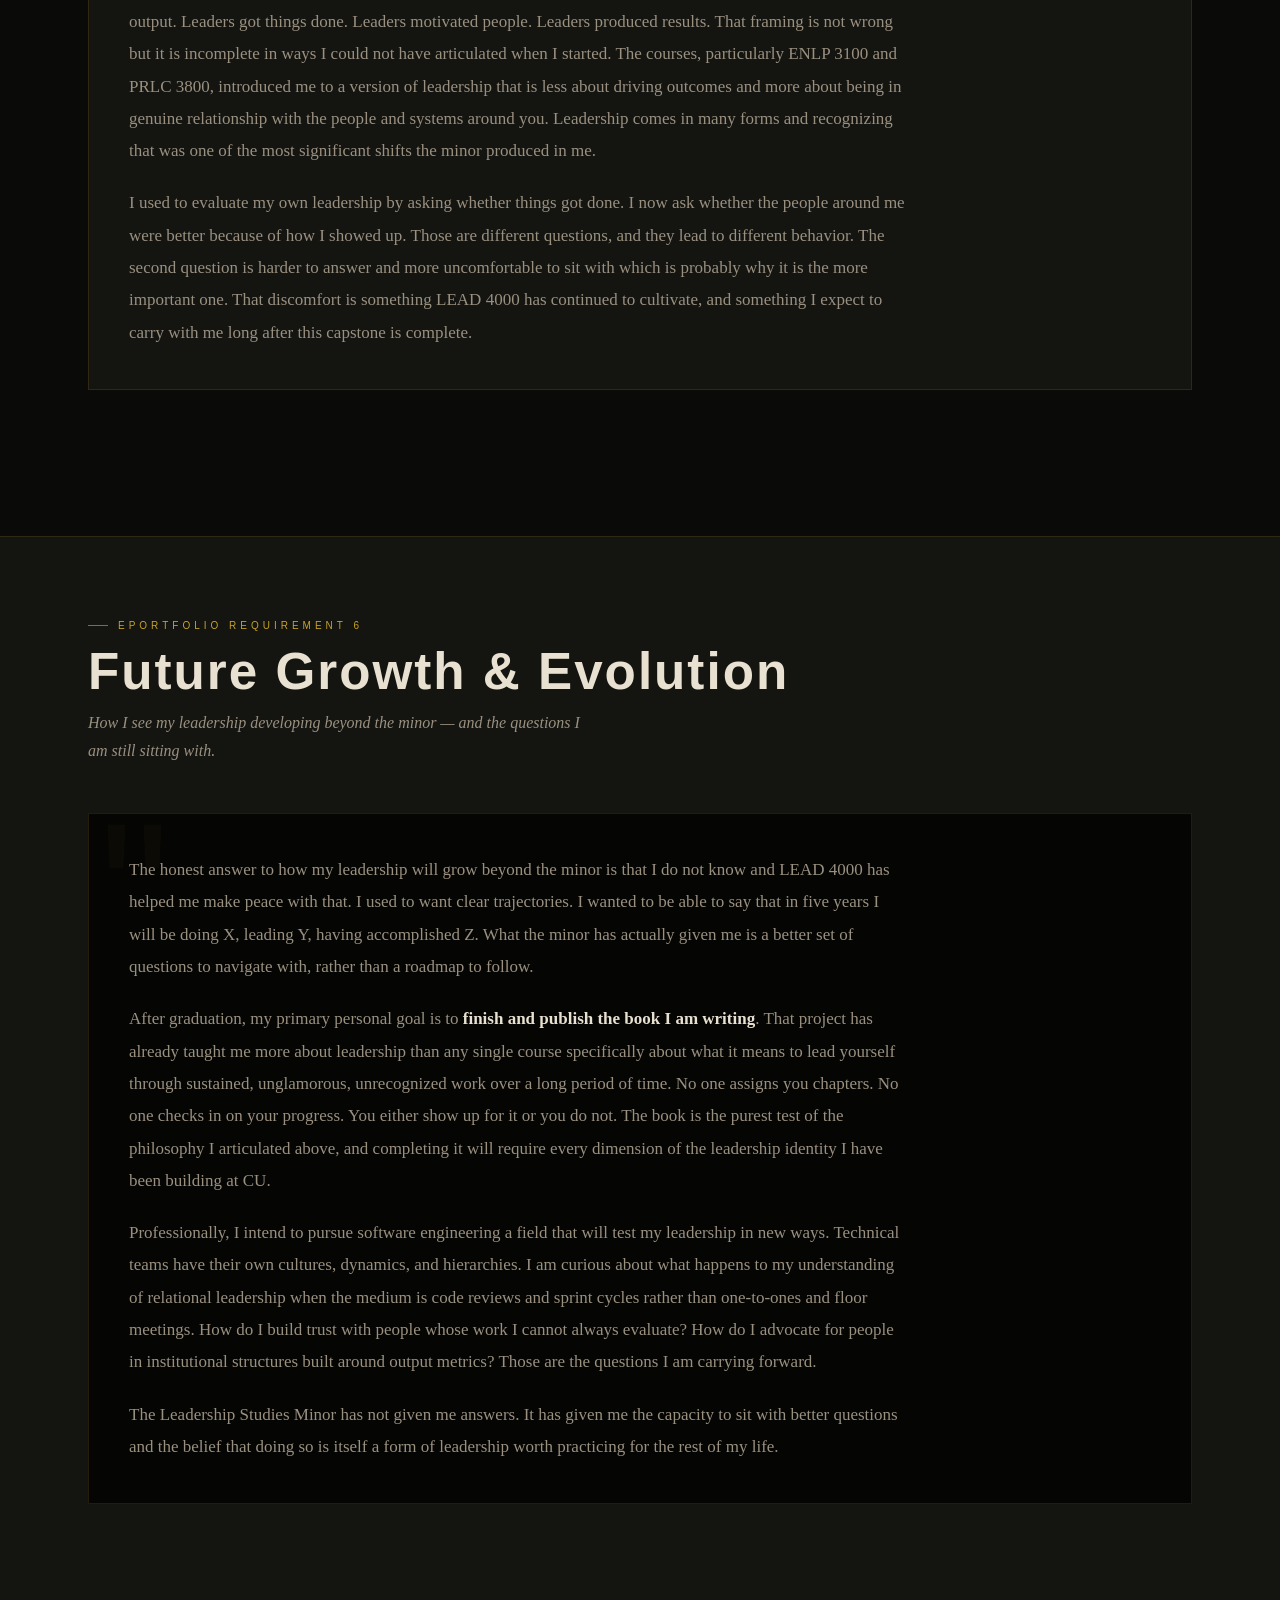
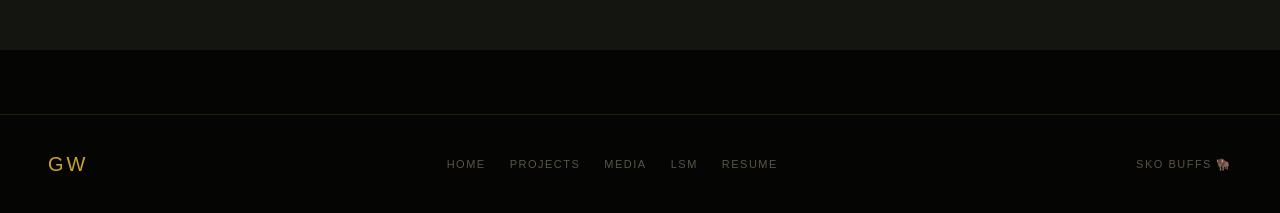
==== commit c096bb36: "new updates" ====
--- a/lead4000.html
+++ b/lead4000.html
@@ -2,15 +2,16 @@
 <html lang="en">
 <head>
   <meta charset="UTF-8" />
-    <!-- Security meta tags -->
+  <!-- Security meta tags -->
   <meta http-equiv="X-Content-Type-Options" content="nosniff" />
   <meta http-equiv="X-Frame-Options" content="SAMEORIGIN" />
   <meta name="referrer" content="strict-origin-when-cross-origin" />
   <meta http-equiv="Content-Security-Policy" content="default-src 'self'; script-src 'self' 'unsafe-inline' https://www.instagram.com; img-src 'self' https://img.youtube.com https://i.ytimg.com data: blob:; frame-src https://www.youtube.com; style-src 'self' 'unsafe-inline' https://fonts.googleapis.com; font-src https://fonts.gstatic.com; connect-src 'self';" />
   <meta name="viewport" content="width=device-width, initial-scale=1.0" />
-  <title>LEAD 4000 — Gavin Walker</title>
+  <title>LSM — Gavin Walker</title>
   <link rel="stylesheet" href="style.css" />
   <style>
+
     .lead-intro {
       background: var(--mid);
       border: 1px solid var(--border);
@@ -19,7 +20,6 @@
       position: relative;
       overflow: hidden;
     }
-
     .lead-intro::before {
       content: 'LEAD';
       position: absolute;
@@ -31,7 +31,6 @@
       line-height: 1;
       pointer-events: none;
     }
-
     .lead-intro-body {
       font-family: 'Crimson Pro', serif;
       font-size: 17px;
@@ -40,14 +39,7 @@
       max-width: 680px;
     }
     .lead-intro-body strong { color: var(--text); font-weight: 600; }
-
-    .lead-meta {
-      display: flex;
-      gap: 2px;
-      margin-top: 1.5rem;
-      flex-wrap: wrap;
-    }
-
+    .lead-meta { display: flex; gap: 2px; margin-top: 1.5rem; flex-wrap: wrap; }
     .lead-meta-item {
       background: var(--darker);
       border: 1px solid var(--border);
@@ -56,28 +48,11 @@
       flex-direction: column;
       gap: 2px;
     }
-
-    .lead-meta-label {
-      font-size: 9px;
-      letter-spacing: 2px;
-      text-transform: uppercase;
-      color: var(--text3);
-    }
-
-    .lead-meta-val {
-      font-family: 'Bebas Neue', sans-serif;
-      font-size: 15px;
-      letter-spacing: 1px;
-      color: var(--text);
-    }
+    .lead-meta-label { font-size: 9px; letter-spacing: 2px; text-transform: uppercase; color: var(--text3); }
+    .lead-meta-val { font-family: 'Bebas Neue', sans-serif; font-size: 15px; letter-spacing: 1px; color: var(--text); }
 
     /* ASSIGNMENT GRID */
-    .assignments-grid {
-      display: grid;
-      grid-template-columns: 1fr 1fr;
-      gap: 2px;
-    }
-
+    .assignments-grid { display: grid; grid-template-columns: 1fr 1fr; gap: 2px; }
     .assignment-card {
       background: var(--mid);
       border: 1px solid var(--border);
@@ -88,7 +63,6 @@
       overflow: hidden;
     }
     .assignment-card:hover { border-color: var(--border2); }
-
     .assignment-card::after {
       content: '';
       position: absolute;
@@ -98,18 +72,11 @@
       transition: width 0.3s;
     }
     .assignment-card:hover::after { width: 100%; }
-
-    .assignment-card.empty {
-      border-style: dashed;
-      opacity: 0.6;
-    }
-
     .assignment-header {
       padding: 1.5rem 2rem 1.25rem;
       border-bottom: 1px solid var(--border);
       position: relative;
     }
-
     .a-num {
       font-family: 'Bebas Neue', sans-serif;
       font-size: 52px;
@@ -118,7 +85,6 @@
       top: 0.75rem; right: 1.25rem;
       line-height: 1;
     }
-
     .a-badge {
       display: inline-block;
       font-size: 9px;
@@ -130,19 +96,6 @@
       background: rgba(201,162,39,0.06);
       margin-bottom: 0.75rem;
     }
-
-    .a-badge.submitted {
-      border-color: rgba(60,180,100,0.4);
-      color: rgba(60,180,100,0.8);
-      background: rgba(60,180,100,0.07);
-    }
-
-    .a-badge.pending {
-      border-color: rgba(201,162,39,0.3);
-      color: var(--gold-dim);
-      background: rgba(201,162,39,0.05);
-    }
-
     .a-title {
       font-family: 'Bebas Neue', sans-serif;
       font-size: 22px;
@@ -150,7 +103,6 @@
       color: var(--text);
       line-height: 1.1;
     }
-
     .assignment-body {
       padding: 1.5rem 2rem;
       flex: 1;
@@ -158,30 +110,11 @@
       flex-direction: column;
       gap: 1rem;
     }
-
-    .a-desc {
-      font-family: 'Crimson Pro', serif;
-      font-size: 15px;
-      color: var(--text2);
-      line-height: 1.75;
-    }
-
-    .a-placeholder {
-      font-family: 'DM Mono', monospace;
-      font-size: 12px;
-      color: var(--text3);
-      padding: 1rem;
-      background: var(--darker);
-      border: 1px dashed var(--border);
-      line-height: 1.6;
-    }
-
     .a-reflection {
       background: rgba(201,162,39,0.04);
       border-left: 2px solid var(--gold-dim);
       padding: 1rem 1.25rem;
     }
-
     .a-reflection-label {
       font-size: 9px;
       letter-spacing: 2px;
@@ -189,7 +122,6 @@
       color: var(--gold-dim);
       margin-bottom: 0.4rem;
     }
-
     .a-reflection-text {
       font-family: 'Crimson Pro', serif;
       font-size: 14px;
@@ -197,7 +129,7 @@
       color: var(--text2);
       line-height: 1.7;
     }
-
+    .a-reflection-text strong { color: var(--text); font-style: normal; }
     .assignment-footer {
       padding: 0.85rem 2rem;
       border-top: 1px solid var(--border);
@@ -206,7 +138,6 @@
       gap: 1.5rem;
       align-items: center;
     }
-
     .a-link {
       font-size: 10px;
       letter-spacing: 1.5px;
@@ -217,21 +148,21 @@
     }
     .a-link:hover { color: var(--gold); }
 
-    /* REFLECTION SECTION */
-    .reflection-section {
+    /* LONG FORM PROSE CARDS — for philosophy, future growth */
+    .prose-section {
       background: var(--dark);
       border-top: 1px solid var(--border);
-    }
-
-    .reflection-card {
+      padding: 5rem 0;
+    }
+    .prose-card {
       background: var(--mid);
       border: 1px solid var(--border);
       padding: 2.5rem;
       position: relative;
       overflow: hidden;
-    }
-
-    .reflection-card::before {
+      margin-bottom: 2px;
+    }
+    .prose-card::before {
       content: '"';
       position: absolute;
       font-family: 'Bebas Neue', sans-serif;
@@ -242,20 +173,126 @@
       line-height: 1;
       pointer-events: none;
     }
-
-    .reflection-text {
+    .prose-text {
       font-family: 'Crimson Pro', serif;
-      font-size: 18px;
+      font-size: 17px;
+      color: var(--text2);
+      line-height: 1.9;
+      position: relative;
+      z-index: 1;
+      max-width: 780px;
+    }
+    .prose-text strong { color: var(--text); font-style: normal; font-weight: 600; }
+    .prose-text p + p { margin-top: 1.25rem; }
+    .prose-pull {
+      border-left: 3px solid var(--gold);
+      padding: 1rem 1.5rem;
+      background: rgba(201,162,39,0.04);
+      margin: 1.5rem 0;
+    }
+    .prose-pull p {
+      font-family: 'Crimson Pro', serif;
+      font-size: 19px;
+      font-style: italic;
+      color: var(--text);
+      line-height: 1.6;
+    }
+
+    /* TIMELINE */
+    .tl-section {
+      background: var(--darker);
+      border-top: 1px solid var(--border);
+      padding: 5rem 0;
+    }
+    .tl-wrap {
+      position: relative;
+      padding-left: 2rem;
+      max-width: 900px;
+    }
+    .tl-wrap::before {
+      content: '';
+      position: absolute;
+      left: 0; top: 8px; bottom: 8px;
+      width: 1px;
+      background: linear-gradient(to bottom, transparent, var(--gold-dim) 10%, var(--gold-dim) 90%, transparent);
+    }
+    .tl-item {
+      position: relative;
+      padding: 0 0 3rem 2.5rem;
+      display: grid;
+      grid-template-columns: 90px 1fr;
+      gap: 2rem;
+      align-items: start;
+    }
+    .tl-item:last-child { padding-bottom: 0; }
+    .tl-item::before {
+      content: '';
+      position: absolute;
+      left: -4px; top: 6px;
+      width: 8px; height: 8px;
+      border-radius: 50%;
+      background: var(--gold);
+      border: 2px solid var(--darker);
+    }
+    .tl-item.featured::before {
+      width: 12px; height: 12px;
+      left: -6px;
+      box-shadow: 0 0 0 3px rgba(201,162,39,0.2);
+    }
+    .tl-year {
+      font-family: 'DM Mono', monospace;
+      font-size: 11px;
+      color: var(--text3);
+      letter-spacing: 0.05em;
+      padding-top: 2px;
+      line-height: 1.5;
+    }
+    .tl-title {
+      font-family: 'Bebas Neue', sans-serif;
+      font-size: 22px;
+      letter-spacing: 1px;
+      color: var(--text);
+      margin-bottom: 3px;
+      line-height: 1.1;
+    }
+    .tl-sub {
+      font-size: 11px;
+      letter-spacing: 1.5px;
+      text-transform: uppercase;
+      color: var(--gold-dim);
+      margin-bottom: 0.5rem;
+    }
+    .tl-desc {
+      font-family: 'Crimson Pro', serif;
+      font-size: 15px;
+      color: var(--text2);
+      line-height: 1.75;
+    }
+    .tl-reflection {
+      background: rgba(201,162,39,0.04);
+      border-left: 2px solid var(--gold-dim);
+      padding: 1rem 1.25rem;
+      margin-top: 1rem;
+    }
+    .tl-reflection-label {
+      font-size: 9px;
+      letter-spacing: 2px;
+      text-transform: uppercase;
+      color: var(--gold-dim);
+      margin-bottom: 0.5rem;
+    }
+    .tl-reflection-text {
+      font-family: 'Crimson Pro', serif;
+      font-size: 14px;
       font-style: italic;
       color: var(--text2);
-      line-height: 1.85;
-      position: relative;
-      z-index: 1;
-    }
-    .reflection-text strong { color: var(--text); font-style: normal; }
+      line-height: 1.75;
+    }
+    .tl-reflection-text p + p { margin-top: 0.75rem; }
 
     @media (max-width: 900px) {
       .assignments-grid { grid-template-columns: 1fr; }
+      .tl-item { grid-template-columns: 60px 1fr; gap: 1rem; }
     }
   </style>
 </head>
@@ -267,16 +304,16 @@
       <li><a href="index.html">Home</a></li>
       <li><a href="projects.html" class="hide-mobile">Projects</a></li>
       <li><a href="media.html">Media</a></li>
-      <li><a href="lead4000.html" class="active">LEAD 4000</a></li>
+      <li><a href="lead4000.html" class="active">LSM</a></li>
       <li><a href="resume.html">Resume</a></li>
       <li><a href="index.html#contact" class="nav-cta">Contact</a></li>
     </ul>
   </nav>
 
   <div class="page-header">
-    <div class="page-header-bg">LEAD</div>
+    <div class="page-header-bg">LSM</div>
     <div class="page-eyebrow">Capstone Course</div>
-    <h1 class="page-title">LEAD <span>4000</span></h1>
+    <h1 class="page-title">LSM <span></span></h1>
     <p class="page-sub">Leadership capstone assignments, reflections, and course deliverables all in one place.</p>
   </div>
 
@@ -292,22 +329,10 @@
         <p style="margin-top:0.75rem;">All assignments, reflections, and deliverables from the course in one place, part of a broader eportfolio documenting my academic and professional development at CU Boulder.</p>
       </div>
       <div class="lead-meta">
-        <div class="lead-meta-item">
-          <span class="lead-meta-label">Course</span>
-          <span class="lead-meta-val">LEAD 4000</span>
-        </div>
-        <div class="lead-meta-item">
-          <span class="lead-meta-label">Minor</span>
-          <span class="lead-meta-val">Leadership Studies</span>
-        </div>
-        <div class="lead-meta-item">
-          <span class="lead-meta-label">Institution</span>
-          <span class="lead-meta-val">CU Boulder</span>
-        </div>
-        <div class="lead-meta-item">
-          <span class="lead-meta-label">Semester</span>
-          <span class="lead-meta-val">Spring 2026</span>
-        </div>
+        <div class="lead-meta-item"><span class="lead-meta-label">Course</span><span class="lead-meta-val">LEAD 4000</span></div>
+        <div class="lead-meta-item"><span class="lead-meta-label">Minor</span><span class="lead-meta-val">Leadership Studies</span></div>
+        <div class="lead-meta-item"><span class="lead-meta-label">Institution</span><span class="lead-meta-val">CU Boulder</span></div>
+        <div class="lead-meta-item"><span class="lead-meta-label">Semester</span><span class="lead-meta-val">Spring 2026</span></div>
       </div>
     </div>
 
@@ -327,12 +352,12 @@
         </div>
         <div class="assignment-body">
           <p class="a-reflection-text" style="margin-bottom:1rem;">
-            This introductory course established a foundation for understanding what leadership actually is. Moving beyond the idea that leadership simply means being in charge. The course explored a wide range of leadership styles and frameworks, examining how different approaches apply across different environments, communities, and challenges in the real world.
+            This introductory course established a foundation for understanding what leadership actually is and moving beyond the idea that leadership simply means being in charge. The course explored a wide range of leadership styles and frameworks, examining how different approaches apply across different environments, communities, and challenges in the real world.
           </p>
           <div class="a-reflection">
             <div class="a-reflection-label">Knowledge & Skills Gained</div>
             <p class="a-reflection-text">
-              The most significant takeaway was learning that no single leadership style fits every situation. Understanding how to read a context and adapt accordingly.
+              The most significant takeaway was learning that no single leadership style fits every situation. Understanding how to read a context and adapt accordingly has directly shaped how I approach my role as a Resident Assistant. I work with students across entirely different backgrounds, needs, and circumstances every single day. Recognizing when to step forward and when to step back became a skill I built here first.
             </p>
           </div>
         </div>
@@ -355,7 +380,7 @@
           <div class="a-reflection">
             <div class="a-reflection-label">Knowledge & Skills Gained</div>
             <p class="a-reflection-text">
-              This course gave me practical language and frameworks for something I was already doing intuitively. PRLC 1820 helped me understand the theory behind what makes teams function and gave me tools to be more intentional about how I show up in collective spaces.
+              This course gave me practical language and frameworks for something I was already doing intuitively. As a Resident Assistant, I am constantly building community within a floor of students who did not choose to live together. It means navigating group dynamics, conflict, and belonging from day one. PRLC 1820 helped me understand the theory behind what makes teams function and gave me tools to be more intentional about how I show up in collective spaces.
             </p>
           </div>
         </div>
@@ -373,12 +398,12 @@
         </div>
         <div class="assignment-body">
           <p class="a-reflection-text" style="margin-bottom:1rem;">
-            ENLP 3100 marked a shift into deeper, more challenging territory. Through intensive readings and reflective work, the course asked students to examine what it truly means to lead well not just in practice but in character. The focus was on self-reflection as an ongoing leadership practice, pushing past surface-level answers to sit with harder questions about identity, values, and growth.
+            ENLP 3100 marked a shift into deeper, more challenging territory. Through intensive readings and reflective work, the course asked students to examine what it truly means to lead well, not just in practice but in character. The focus was on self-reflection as an ongoing leadership practice, pushing past surface-level answers to sit with harder questions about identity, values, and growth.
           </p>
           <div class="a-reflection">
             <div class="a-reflection-label">Knowledge & Skills Gained</div>
             <p class="a-reflection-text">
-              The readings in this course were the most challenging I had encountered in the minor and the most rewarding. They pushed me to interrogate my own assumptions about what a good leader looks like and recognize the ways I had internalized narratives that did not fully reflect who I want to be.
+              The readings in this course were the most challenging I had encountered in the minor and the most rewarding. They pushed me to interrogate my own assumptions about what a good leader looks like and recognize the ways I had internalized narratives that did not fully reflect who I want to be. As an RA, being genuinely self-aware is not optional. Residents can tell immediately whether you are showing up authentically. This course deepened that capacity significantly.
             </p>
           </div>
         </div>
@@ -396,12 +421,12 @@
         </div>
         <div class="assignment-body">
           <p class="a-reflection-text" style="margin-bottom:1rem;">
-            PRLC 3800 introduced the concept of "wicked problems" complex, systemic issues that resist straightforward solutions and require leaders to think across disciplines, timelines, and perspectives. The course examined what it means to lead when there is no clear answer, only a set of tradeoffs, stakeholders, and competing values to navigate responsibly.
+            PRLC 3800 introduced the concept of "wicked problems". Complex, systemic issues that resist straightforward solutions and require leaders to think across disciplines, timelines, and perspectives. The course examined what it means to lead when there is no clear answer, only a set of tradeoffs, stakeholders, and competing values to navigate responsibly.
           </p>
           <div class="a-reflection">
             <div class="a-reflection-label">Knowledge & Skills Gained</div>
             <p class="a-reflection-text">
-              Understanding wicked problems reframed how I think about leadership entirely. It taught me that the ability to hold complexity without needing to resolve it quickly is itself a leadership skill. That thinking carries directly into my LEAD 4000 practicum, where my team is analyzing fraud in Boulder County.
+              Understanding wicked problems reframed how I think about leadership entirely. I came in expecting courses to give me frameworks that make hard things simpler and this course did the opposite. It taught me that the ability to hold complexity without needing to resolve it quickly is itself a leadership skill. That thinking carries directly into my LEAD 4000 practicum, where my team is analyzing fraud in Boulder County, a problem with no clean edges and no single root cause.
             </p>
           </div>
         </div>
@@ -434,154 +459,153 @@
       </div>
 
     </div>
-
-    <!-- ASSIGNMENTS 
-    <div class="section-eyebrow reveal" style="margin-bottom:0.75rem;">Assignments</div>
-    <h2 class="reveal">Course Deliverables</h2>
-    <p class="section-intro reveal">LEAD 4000 assignments and reflections added as the semester progresses.</p>
-
-    <div class="assignments-grid">-->
-
-      <!-- Assignment 1 
-      <div class="assignment-card reveal">
-        <div class="assignment-header">
-          <div class="a-num">01</div>
-          <div class="a-badge pending">Pending</div>
-          <div class="a-title">Assignment 1 Title</div>
-        </div>
-        <div class="assignment-body">
-          <div class="a-placeholder">
-            Replace this with your actual assignment title and description. Add the assignment prompt, what you submitted, and any key takeaways from completing it.
-          </div>
-          <div class="a-reflection">
-            <div class="a-reflection-label">Reflection</div>
-            <p class="a-reflection-text">What did this assignment teach you about yourself as a leader? Add your reflection here once completed.</p>
-          </div>
-        </div>
-        <div class="assignment-footer">
-          <a href="#" class="a-link">View Submission →</a>
-        </div>
-      </div>-->
-
-      <!-- Assignment 2 
-      <div class="assignment-card reveal reveal-d1">
-        <div class="assignment-header">
-          <div class="a-num">02</div>
-          <div class="a-badge pending">Pending</div>
-          <div class="a-title">Assignment 2 Title</div>
-        </div>
-        <div class="assignment-body">
-          <div class="a-placeholder">
-            Replace this with your actual assignment title and description. Add the assignment prompt, what you submitted, and any key takeaways from completing it.
-          </div>
-          <div class="a-reflection">
-            <div class="a-reflection-label">Reflection</div>
-            <p class="a-reflection-text">What did this assignment teach you about yourself as a leader? Add your reflection here once completed.</p>
-          </div>
-        </div>
-        <div class="assignment-footer">
-          <a href="#" class="a-link">View Submission →</a>
-        </div>
-      </div>-->
-
-      <!-- Assignment 3 
-      <div class="assignment-card reveal reveal-d2">
-        <div class="assignment-header">
-          <div class="a-num">03</div>
-          <div class="a-badge pending">Pending</div>
-          <div class="a-title">Assignment 3 Title</div>
-        </div>
-        <div class="assignment-body">
-          <div class="a-placeholder">
-            Replace this with your actual assignment title and description. Add the assignment prompt, what you submitted, and any key takeaways from completing it.
-          </div>
-          <div class="a-reflection">
-            <div class="a-reflection-label">Reflection</div>
-            <p class="a-reflection-text">What did this assignment teach you about yourself as a leader? Add your reflection here once completed.</p>
-          </div>
-        </div>
-        <div class="assignment-footer">
-          <a href="#" class="a-link">View Submission →</a>
-        </div>
-      </div>-->
-
-      <!-- Assignment 4 
-      <div class="assignment-card reveal reveal-d3">
-        <div class="assignment-header">
-          <div class="a-num">04</div>
-          <div class="a-badge pending">Pending</div>
-          <div class="a-title">Assignment 4 Title</div>
-        </div>
-        <div class="assignment-body">
-          <div class="a-placeholder">
-            Replace this with your actual assignment title and description. Add the assignment prompt, what you submitted, and any key takeaways from completing it.
-          </div>
-          <div class="a-reflection">
-            <div class="a-reflection-label">Reflection</div>
-            <p class="a-reflection-text">What did this assignment teach you about yourself as a leader? Add your reflection here once completed.</p>
-          </div>
-        </div>
-        <div class="assignment-footer">
-          <a href="#" class="a-link">View Submission →</a>
-        </div>
-      </div> -->
-
-      <!-- Assignment 5 
-      <div class="assignment-card reveal">
-        <div class="assignment-header">
-          <div class="a-num">05</div>
-          <div class="a-badge pending">Pending</div>
-          <div class="a-title">Assignment 5 Title</div>
-        </div>
-        <div class="assignment-body">
-          <div class="a-placeholder">
-            Replace this with your actual assignment title and description. Add the assignment prompt, what you submitted, and any key takeaways from completing it.
-          </div>
-          <div class="a-reflection">
-            <div class="a-reflection-label">Reflection</div>
-            <p class="a-reflection-text">What did this assignment teach you about yourself as a leader? Add your reflection here once completed.</p>
-          </div>
-        </div>
-        <div class="assignment-footer">
-          <a href="#" class="a-link">View Submission →</a>
-        </div>
-      </div>-->
-
-      <!-- Add More Placeholder 
-      <div class="assignment-card empty reveal reveal-d1">
-        <div class="assignment-header">
-          <div class="a-num">+</div>
-          <div class="a-badge pending">Coming Soon</div>
-          <div class="a-title">Future Assignment</div>
-        </div>
-        <div class="assignment-body">
-          <div class="a-placeholder">
-            Duplicate any assignment card above and update the number, title, description, and reflection to add more assignments as the semester progresses.
-          </div>
-        </div>
-        <div class="assignment-footer">
-          <span class="a-link" style="cursor: default;">Not Yet Assigned</span>
-        </div>
-      </div>
-
+  </section>
+
+  <!-- ============================================================
+       KEY MOMENTS OF LEARNING TIMELINE
+       5+ moments — 3 have full 200-word reflections (featured class)
+       ============================================================ -->
+  <div class="tl-section">
+    <div class="section" style="padding-top:0;">
+      <div class="section-eyebrow reveal">ePortfolio Requirement 4</div>
+      <h2 class="reveal">Key Moments of Learning</h2>
+      <p class="section-intro reveal">Five defining moments that shaped who I am as a leader at CU Boulder and beyond.</p>
+
+      <div class="tl-wrap reveal">
+
+        <!-- MOMENT 1 — Moving to Boulder -->
+        <div class="tl-item">
+          <div class="tl-year">2022<br>Fall</div>
+          <div>
+            <div class="tl-title">Moving to Boulder for College</div>
+            <div class="tl-sub">University of Colorado Boulder</div>
+            <div class="tl-desc">Left home and moved to CU Boulder not knowing anyone, having to build community, routines, and identity from scratch in an entirely new environment. The first real test of self-leadership and learning to navigate independence without a safety net.</div>
+          </div>
+        </div>
+
+        <!-- MOMENT 2 — Spirit Squad (featured) -->
+        <div class="tl-item featured">
+          <div class="tl-year">2022<br>Fall</div>
+          <div>
+            <div class="tl-title">Joining the CU Boulder Spirit Squad</div>
+            <div class="tl-sub">CU Boulder Athletics · Marketing</div>
+            <div class="tl-desc">Joined the Spirit Squad marketing team, one of the most demanding and fulfilling commitments of my time at CU. Required showing up consistently, performing at a high level, and representing the university across events, cities, and national campaigns.</div>
+          </div>
+        </div>
+
+        <!-- MOMENT 3 — PLC (featured, full reflection) -->
+        <div class="tl-item featured">
+          <div class="tl-year">2023<br>Spring</div>
+          <div>
+            <div class="tl-title">Professional Leadership Class (PLC)</div>
+            <div class="tl-sub">CU Boulder · Featured Scholar</div>
+            <div class="tl-desc">Selected for the Professional Leadership Class program at CU Boulder, a cohort-based leadership development experience that pushed me to examine leadership across disciplines and contexts.</div>
+            <div class="tl-reflection">
+              <div class="tl-reflection-label">Reflection — Why This Moment Mattered</div>
+              <div class="tl-reflection-text">
+                <p>The PLC was the first time I was in a room full of people who were explicitly trying to become better leaders not just better students or better athletes or better employees, but better leaders. That distinction mattered more than I expected. Coming in, I had accumulated a lot of leadership roles and responsibilities without ever deliberately studying what leadership actually meant. The PLC forced me to slow down and examine the habits and assumptions I had built up without realizing it.</p>
+                <p>What stuck with me most was a simple but uncomfortable question the program kept returning to: who benefits from the way you lead? I had always thought of leadership as something you did for a group or a goal. The PLC pushed me to think about whether the people around me, the ones I was supposedly leading, were actually better off because of how I showed up. That question unsettled me in a productive way. It made me realize that showing up consistently, which I had always prided myself on, was only part of the equation. The other part was being genuinely attentive to what the people around me needed, not just what I thought they needed.</p>
+                <p>Being recognized as a featured scholar on the CU Boulder PLC page was meaningful not because of the recognition itself, but because it represented a version of me that had stopped coasting on natural ability and started intentionally developing as a leader. That shift, from accidental leader to deliberate one, is something I trace back directly to this program.</p>
+              </div>
+            </div>
+          </div>
+        </div>
+
+        <!-- MOMENT 4 — Becoming RA (featured, full reflection) -->
+        <div class="tl-item featured">
+          <div class="tl-year">2024<br>Fall</div>
+          <div>
+            <div class="tl-title">Becoming a Resident Assistant</div>
+            <div class="tl-sub">CU Boulder Housing & Dining</div>
+            <div class="tl-desc">Took on the role of Resident Assistant which I'm responsible for building community, supporting student wellbeing, and navigating difficult situations on a residential floor of students who did not choose to live together.</div>
+            <div class="tl-reflection">
+              <div class="tl-reflection-label">Reflection — Why This Moment Mattered</div>
+              <div class="tl-reflection-text">
+                <p>Becoming an RA taught me something that no course or leadership framework had fully prepared me for: how to show up for people who did not ask for you. Every other leadership role I had held came with some form of buy-in. Spirit Squad wanted to be there. SAAC members had chosen to be involved. But a residential floor is different. Those students chose their room, not their community. They did not sign up to be led, supported, or checked in on. And yet that is exactly what the role requires.</p>
+                <p>The hardest part of being an RA is not the late nights or the programming requirements, it is learning to build trust with people who have no particular reason to trust you. You cannot force community. You cannot demand that residents engage. What you can do is show up consistently, follow through on what you say, and make it clear through your actions over time that you are genuinely there for them, not performing a role, but actually present. That is where my leadership philosophy crystallized. Showing up consistently, even when no one is watching, is not just a value I hold. It became the only real currency of trust I had in that role.</p>
+                <p>The RA experience also expanded my capacity for empathy in ways I did not anticipate. I worked with students navigating mental health crises, family conflict, academic failure, and social isolation, all at once, in adjacent rooms. Learning to hold space for those realities without judgment or easy answers was the most significant leadership development I have experienced at CU Boulder. It made me a better listener, a more patient person, and a leader who leads from genuine care rather than position.</p>
+              </div>
+            </div>
+          </div>
+        </div>
+
+        <!-- MOMENT 5 — VP of SAAC (featured, full reflection) -->
+        <div class="tl-item featured">
+          <div class="tl-year">2024<br>Spring</div>
+          <div>
+            <div class="tl-title">Elected VP of Internal — SAAC</div>
+            <div class="tl-sub">Student-Athlete Advisory Committee · CU Boulder</div>
+            <div class="tl-desc">Elected to serve as VP of Internal for the Student-Athlete Advisory Committee, overseeing internal committees, facilitating communication between student-athletes and administration, and advocating for student-athlete welfare at the university level.</div>
+            <div class="tl-reflection">
+              <div class="tl-reflection-label">Reflection — Why This Moment Mattered</div>
+              <div class="tl-reflection-text">
+                <p>Being elected VP of Internal for SAAC mattered because it was the first time I stepped into a formal leadership position that I had not been assigned, one I had to earn through the relationships and credibility I had built over time. I had been the Spirit Squad representative to SAAC for a year before running for VP. During that time I showed up, contributed, and built genuine relationships with people across programs and sports. The election felt like confirmation that informal leadership, the kind that happens before any title is assigned is what formal leadership is actually built on.</p>
+                <p>The VP role pushed me into territory I was less comfortable in: institutional advocacy, facilitating structured meetings, navigating competing priorities between student-athletes and university administration. These were not challenges I could solve by working harder or being more enthusiastic. They required me to listen more carefully, communicate more precisely, and hold space for perspectives that differed significantly from my own. The Minor had been teaching me that leadership is fundamentally relational and the VP role put that theory into direct practice.</p>
+                <p>One of the most formative parts of this experience was learning that formal authority does not automatically produce influence. Students follow leaders they trust, not titles they respect. That realization reinforced something I had been developing throughout the minor: that the leaders I most admire are the ones who lead because people want to follow them, not because the org chart says they should. SAAC pushed me to be that kind of leader, and I am still working toward it.</p>
+              </div>
+            </div>
+          </div>
+        </div>
+
+      </div>
     </div>
-  </section>-->
-
-  <!-- CAPSTONE REFLECTION 
-  <section class="reflection-section">
-    <div class="section">
-      <div class="section-eyebrow reveal">Capstone Reflection</div>
-      <h2 class="reveal">Overall Takeaways</h2>
-      <p class="section-intro reveal">How LEAD 4000 connects to your broader development as a leader and professional.</p>
-      <div class="reflection-card reveal">
-        <p class="reflection-text">
-          <strong>Replace this section</strong> with your overall capstone reflection once the course is underway. What has the LEAD 4000 experience taught you about yourself as a leader? How do the concepts from this course connect to your work as a CS student, Resident Assistant, SAAC VP, and intern? What are you taking into your next chapter?
-          <br><br>
-          This is a great place to tie everything together — your technical work, your leadership roles, and the lessons from this capstone — into a cohesive narrative about who you are and where you're going.
-        </p>
+  </div>
+
+  <!-- ============================================================
+       LEADERSHIP PHILOSOPHY
+       Requirement 5 — minimum 300 words
+       ============================================================ -->
+  <div class="prose-section">
+    <div class="section" style="padding-top:0;">
+      <div class="section-eyebrow reveal">ePortfolio Requirement 5</div>
+      <h2 class="reveal">Leadership Philosophy</h2>
+      <p class="section-intro reveal">What leadership means to me, my identity as a leader, and how that has evolved throughout the minor.</p>
+
+      <div class="prose-card reveal">
+        <div class="prose-text">
+
+          <div class="prose-pull">
+            <p>Leadership is showing up consistently, even when no one is watching.</p>
+          </div>
+
+          <p>That is my philosophy of leadership, and it encompasses me because it describes the way I have led in every role I have held at CU Boulder, not through announcement or performance, but through presence and follow-through. As a Resident Assistant, as VP of Internal for SAAC, as a member of Spirit Squad and the PLC the thread running through all of it is consistency. People do not follow you because of what you say you will do. They follow you because of what you actually do, repeatedly, over time, whether or not anyone is paying attention.</p>
+
+          <p>My identity as a leader is that of someone who leads by showing up. I am not the loudest person in the room. I am not the one with the most polished vision statement or the most elaborate strategy. What I am is reliable and I have come to understand that reliability, done with genuine care, is one of the most undervalued forms of leadership there is. I articulated this identity because it is the honest one. The minor pushed me to stop performing leadership and start examining it, and when I looked at what I actually do, this is what I found.</p>
+
+          <p>When I entered the Leadership Studies Minor, I carried a definition of leadership that was almost entirely about output. Leaders got things done. Leaders motivated people. Leaders produced results. That framing is not wrong but it is incomplete in ways I could not have articulated when I started. The courses, particularly ENLP 3100 and PRLC 3800, introduced me to a version of leadership that is less about driving outcomes and more about being in genuine relationship with the people and systems around you. Leadership comes in many forms and recognizing that was one of the most significant shifts the minor produced in me.</p>
+
+          <p>I used to evaluate my own leadership by asking whether things got done. I now ask whether the people around me were better because of how I showed up. Those are different questions, and they lead to different behavior. The second question is harder to answer and more uncomfortable to sit with which is probably why it is the more important one. That discomfort is something LEAD 4000 has continued to cultivate, and something I expect to carry with me long after this capstone is complete.</p>
+
+        </div>
       </div>
     </div>
-  </section>-->
+  </div>
+
+  <!-- ============================================================
+       FUTURE GROWTH AND EVOLUTION
+       Requirement 6 — minimum 200-300 words
+       ============================================================ -->
+  <div class="prose-section" style="background:var(--mid);">
+    <div class="section" style="padding-top:0;">
+      <div class="section-eyebrow reveal">ePortfolio Requirement 6</div>
+      <h2 class="reveal">Future Growth & Evolution</h2>
+      <p class="section-intro reveal">How I see my leadership developing beyond the minor — and the questions I am still sitting with.</p>
+
+      <div class="prose-card reveal" style="background:var(--darker);">
+        <div class="prose-text">
+
+          <p>The honest answer to how my leadership will grow beyond the minor is that I do not know and LEAD 4000 has helped me make peace with that. I used to want clear trajectories. I wanted to be able to say that in five years I will be doing X, leading Y, having accomplished Z. What the minor has actually given me is a better set of questions to navigate with, rather than a roadmap to follow.</p>
+
+          <p>After graduation, my primary personal goal is to <strong>finish and publish the book I am writing</strong>. That project has already taught me more about leadership than any single course specifically about what it means to lead yourself through sustained, unglamorous, unrecognized work over a long period of time. No one assigns you chapters. No one checks in on your progress. You either show up for it or you do not. The book is the purest test of the philosophy I articulated above, and completing it will require every dimension of the leadership identity I have been building at CU.</p>
+
+          <p>Professionally, I intend to pursue software engineering a field that will test my leadership in new ways. Technical teams have their own cultures, dynamics, and hierarchies. I am curious about what happens to my understanding of relational leadership when the medium is code reviews and sprint cycles rather than one-to-ones and floor meetings. How do I build trust with people whose work I cannot always evaluate? How do I advocate for people in institutional structures built around output metrics? Those are the questions I am carrying forward.</p>
+
+          <p>The Leadership Studies Minor has not given me answers. It has given me the capacity to sit with better questions and the belief that doing so is itself a form of leadership worth practicing for the rest of my life.</p>
+
+        </div>
+      </div>
+    </div>
+  </div>
 
   <footer>
     <span class="footer-logo">GW</span>
@@ -589,7 +613,7 @@
       <a href="index.html">Home</a>
       <a href="projects.html">Projects</a>
       <a href="media.html">Media</a>
-      <a href="lead4000.html">LEAD 4000</a>
+      <a href="lead4000.html">LSM</a>
       <a href="resume.html">Resume</a>
     </div>
     <span class="footer-text">SKO Buffs 🦬</span>
